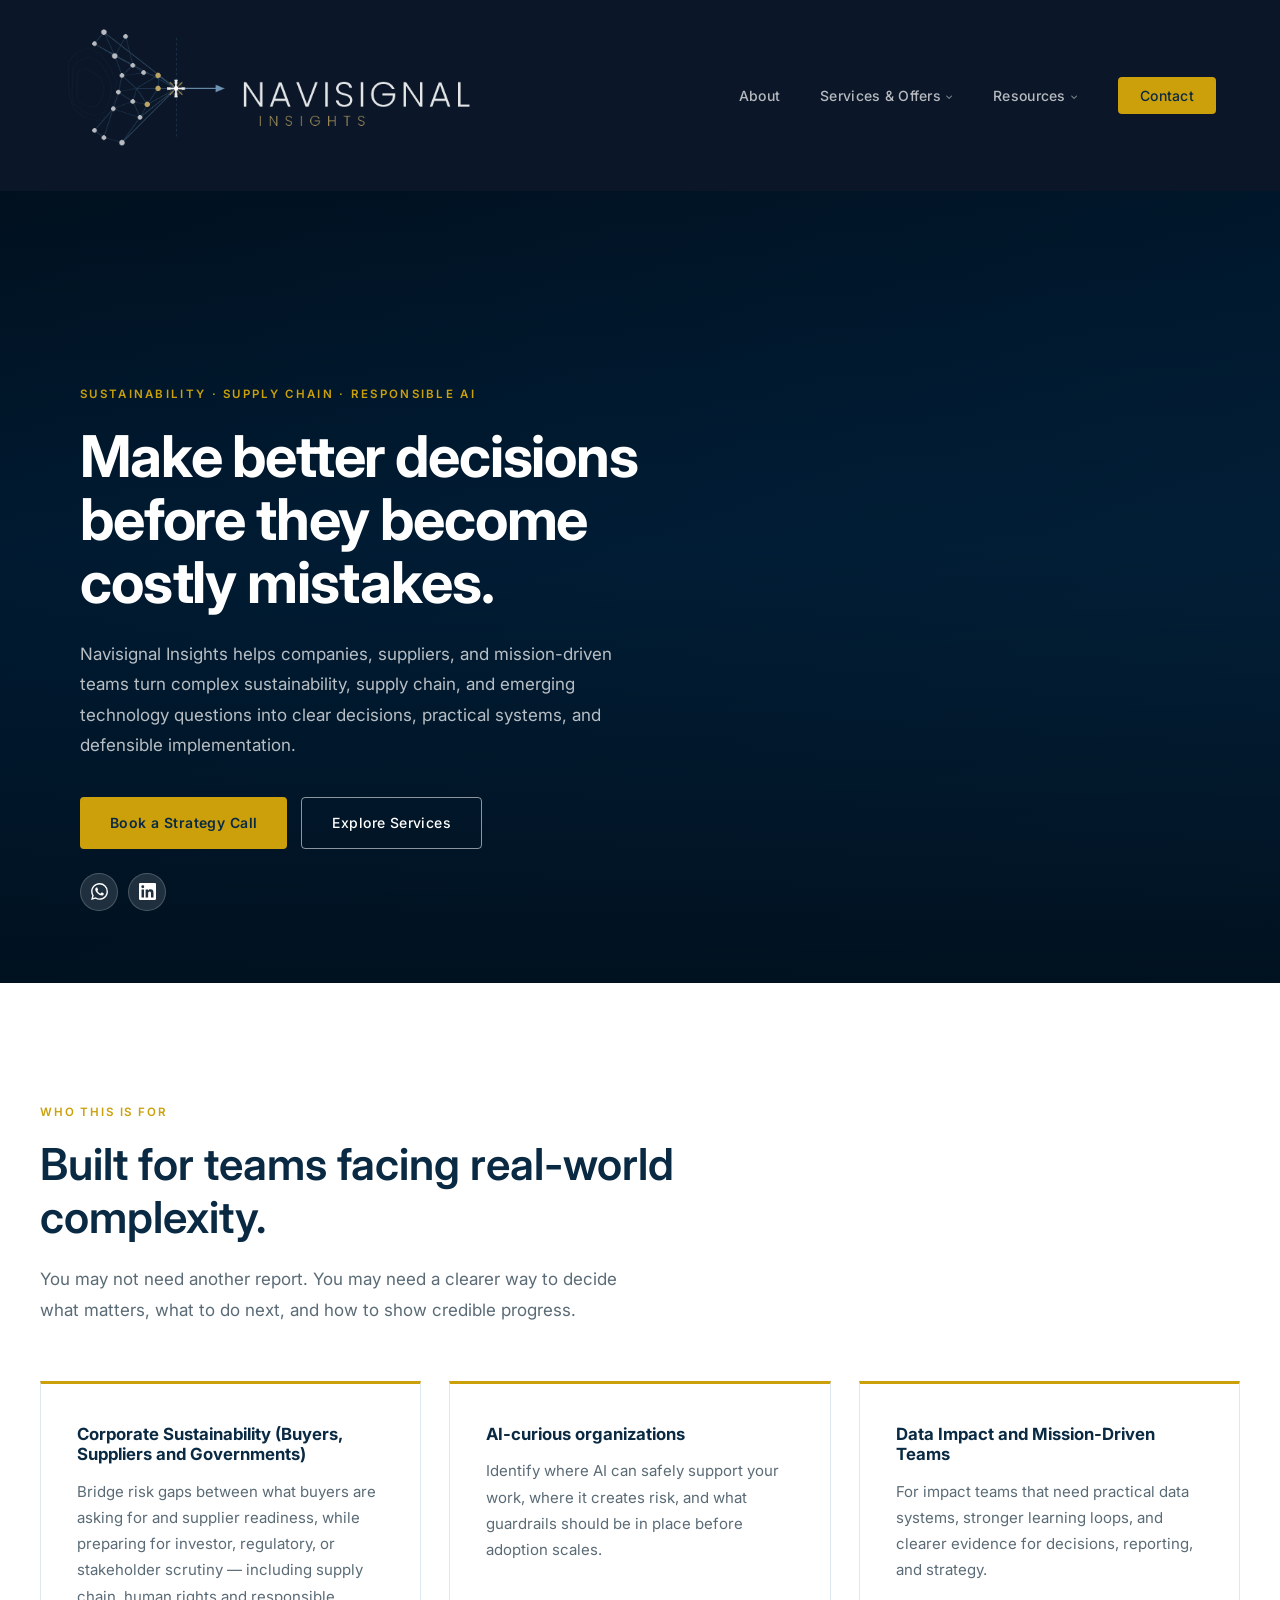
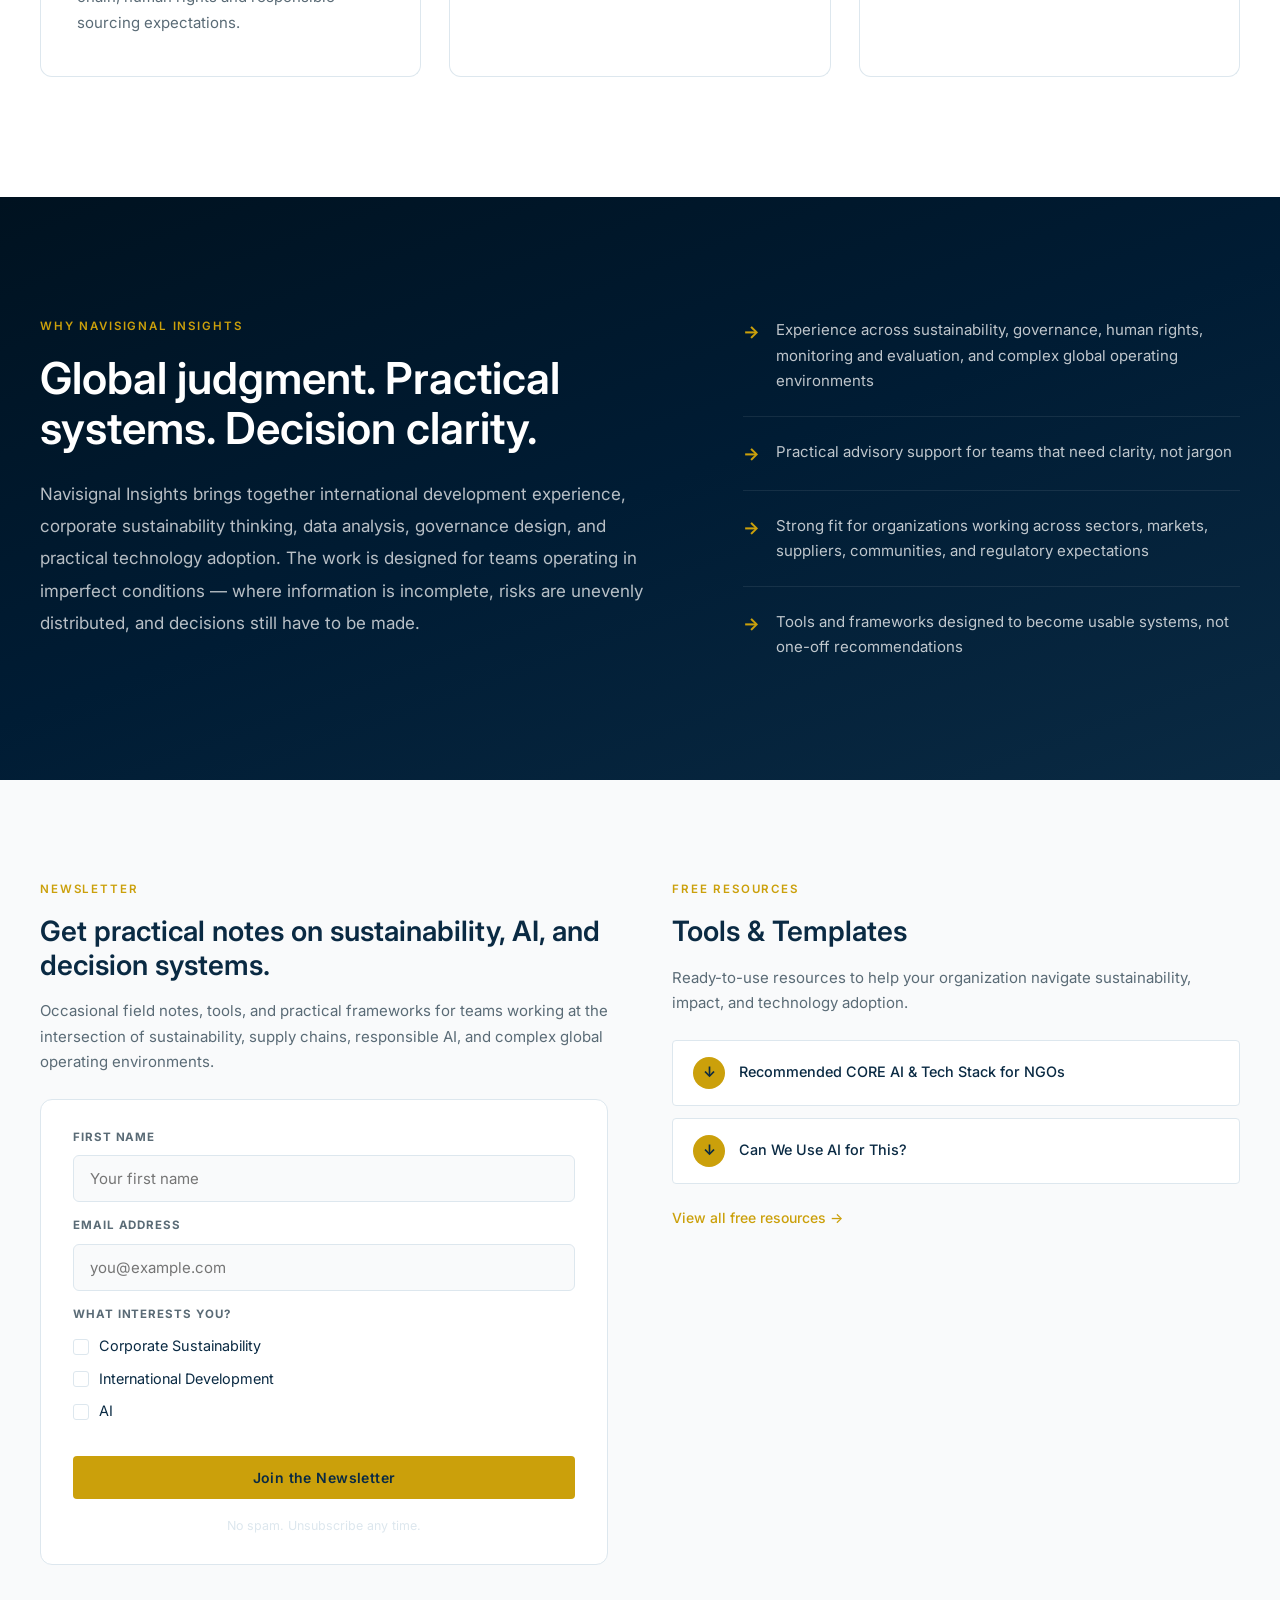
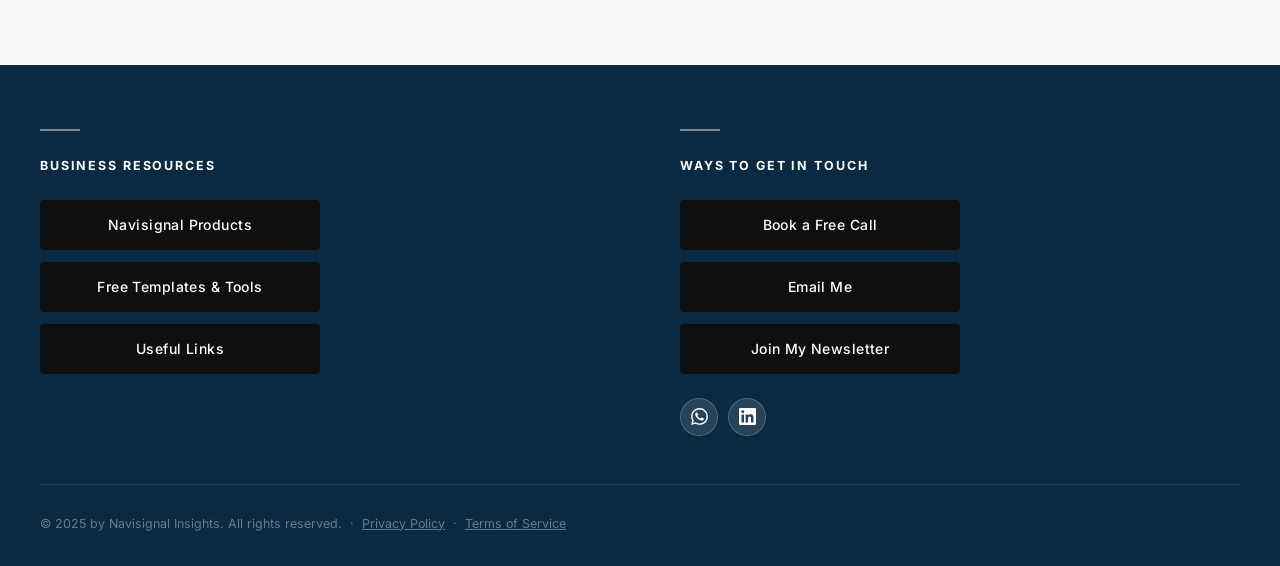
==== index.html @ ff11c5ec "Rename nav buttons: 'Business Tools & Courses' → 'Free Templates & Tools', 'Standards & Frameworks' " ====
<!DOCTYPE html>
<html lang="en">
<head>
  <meta charset="UTF-8">
  <link rel="icon" href="assets/navisignal-icon.png" type="image/png">
  <meta name="viewport" content="width=device-width, initial-scale=1.0">
  <title>Navisignal Insights | Sustainability, Supply Chain &amp; AI Advisory</title>
  <meta name="description" content="Navisignal Insights helps companies, suppliers, and mission-driven organizations make better sustainability, supply chain, and AI decisions before they become costly mistakes.">
  <link rel="preconnect" href="https://fonts.googleapis.com">
  <link rel="preconnect" href="https://fonts.gstatic.com" crossorigin>
  <link href="https://fonts.googleapis.com/css2?family=Inter:wght@300;400;500;600;700;800;900&family=Merriweather:ital,wght@0,300;0,400;0,700;1,300;1,400&display=swap" rel="stylesheet">
  <link rel="stylesheet" href="css/styles.css">
  <script src="https://f.convertkit.com/ckjs/ck.5.js"></script>
</head>
<body>

  <!-- Navigation -->
  <nav class="navbar" id="navbar">
    <div class="nav-inner">
      <a href="index.html" class="nav-logo">
      <img src="assets/navisignal_logo%20clear%20background.PNG" class="nav-logo-banner-img" alt="Navisignal Insights"> 
      </a>
      <ul class="nav-links">
        <li><a href="about.html">About</a></li>
        <li class="nav-item">
          <a href="services.html" class="dropdown-toggle" aria-expanded="false">Services &amp; Offers</a>
          <ul class="dropdown-menu">
            <li><a href="services.html#sustainability">Corporate Sustainability</a></li>
            <li><a href="services.html#development">Global Development</a></li>
            <li><a href="services.html#ai-adoption">AI Adoption</a></li>
          </ul>
        </li>
        <li class="nav-item">
          <a href="#" class="dropdown-toggle" aria-expanded="false">Resources</a>
          <ul class="dropdown-menu">
            <li><a href="portfolio.html">My Portfolio</a></li>
            <li><a href="useful-links.html">Useful Links</a></li>
            <li><a href="free-stuff.html">Free Templates &amp; Tools</a></li>
          </ul>
        </li>
        <li><a href="contact.html" class="nav-cta">Contact</a></li>
      </ul>
      <button class="nav-toggle" id="navToggle" aria-label="Toggle navigation">
        <span></span><span></span><span></span>
      </button>
    </div>
  </nav>

  <!-- Mobile Nav -->
  <div class="nav-overlay" id="navOverlay">
    <ul class="nav-links">
      <li><a href="about.html">About</a></li>
      <li class="nav-item">
          <a href="services.html" class="dropdown-toggle" aria-expanded="false">Services &amp; Offers</a>
          <ul class="dropdown-menu">
            <li><a href="services.html#sustainability">Corporate Sustainability</a></li>
            <li><a href="services.html#development">Global Development</a></li>
            <li><a href="services.html#ai-adoption">AI Adoption</a></li>
          </ul>
        </li>
      <li><a href="portfolio.html">My Portfolio</a></li>
      <li><a href="useful-links.html">Useful Links</a></li>
      <li><a href="free-stuff.html">Free Templates &amp; Tools</a></li>
      <li><a href="contact.html">Contact</a></li>
    </ul>
  </div>

  <!-- Hero -->
  <section class="hero-full">
    <div class="hero-video-bg">
      <video autoplay muted loop playsinline>
        <source src="assets/Light bulb and earth sustainability.mp4" type="video/mp4">
      </video>
    </div>
    <div class="hero-content-box">
      <div class="hero-eyebrow">Sustainability · Supply Chain · Responsible AI</div>
      <h1>Make better decisions before they become costly mistakes.</h1>
      <p>Navisignal Insights helps companies, suppliers, and mission-driven teams turn complex sustainability, supply chain, and emerging technology questions into clear decisions, practical systems, and defensible implementation.</p>
      <div class="hero-cta-group">
        <a href="https://meetings-na2.hubspot.com/joelle-petrus?uuid=69f3a4a6-a9e7-40e0-9b97-94e263d80967" target="_blank" rel="noopener" class="btn btn-primary">Book a Strategy Call</a>
        <a href="services.html" class="btn btn-outline-white">Explore Services</a>
      </div>
      <div class="hero-social">
        <a href="https://wa.me/12026742263" target="_blank" rel="noopener" class="social-icon-link" aria-label="WhatsApp">
          <svg viewBox="0 0 24 24" fill="currentColor" xmlns="http://www.w3.org/2000/svg"><path d="M17.472 14.382c-.297-.149-1.758-.867-2.03-.967-.273-.099-.471-.148-.67.15-.197.297-.767.966-.94 1.164-.173.199-.347.223-.644.075-.297-.15-1.255-.463-2.39-1.475-.883-.788-1.48-1.761-1.653-2.059-.173-.297-.018-.458.13-.606.134-.133.298-.347.446-.52.149-.174.198-.298.298-.497.099-.198.05-.371-.025-.52-.075-.149-.669-1.612-.916-2.207-.242-.579-.487-.5-.669-.51-.173-.008-.371-.01-.57-.01-.198 0-.52.074-.792.372-.272.297-1.04 1.016-1.04 2.479 0 1.462 1.065 2.875 1.213 3.074.149.198 2.096 3.2 5.077 4.487.709.306 1.262.489 1.694.625.712.227 1.36.195 1.871.118.571-.085 1.758-.719 2.006-1.413.248-.694.248-1.289.173-1.413-.074-.124-.272-.198-.57-.347m-5.421 7.403h-.004a9.87 9.87 0 01-5.031-1.378l-.361-.214-3.741.982.998-3.648-.235-.374a9.86 9.86 0 01-1.51-5.26c.001-5.45 4.436-9.884 9.888-9.884 2.64 0 5.122 1.03 6.988 2.898a9.825 9.825 0 012.893 6.994c-.003 5.45-4.437 9.884-9.885 9.884m8.413-18.297A11.815 11.815 0 0012.05 0C5.495 0 .16 5.335.157 11.892c0 2.096.547 4.142 1.588 5.945L.057 24l6.305-1.654a11.882 11.882 0 005.683 1.448h.005c6.554 0 11.890-5.335 11.893-11.893a11.821 11.821 0 00-3.48-8.413Z"/></svg>
        </a>
        <a href="https://www.linkedin.com/in/joellepetrus/" target="_blank" rel="noopener" class="social-icon-link" aria-label="LinkedIn">
          <svg viewBox="0 0 24 24" fill="currentColor" xmlns="http://www.w3.org/2000/svg"><path d="M20.447 20.452h-3.554v-5.569c0-1.328-.027-3.037-1.852-3.037-1.853 0-2.136 1.445-2.136 2.939v5.667H9.351V9h3.414v1.561h.046c.477-.9 1.637-1.85 3.37-1.85 3.601 0 4.267 2.37 4.267 5.455v6.286zM5.337 7.433a2.062 2.062 0 01-2.063-2.065 2.064 2.064 0 112.063 2.065zm1.782 13.019H3.555V9h3.564v11.452zM22.225 0H1.771C.792 0 0 .774 0 1.729v20.542C0 23.227.792 24 1.771 24h20.451C23.2 24 24 23.227 24 22.271V1.729C24 .774 23.2 0 22.222 0h.003z"/></svg>
        </a>
      </div>
    </div>
  </section>

  <!-- Who this is for -->

  <section class="audience-section">
    <div class="audience-inner">
      <div class="section-label">Who this is for</div>
      <h2 class="section-title">Built for teams facing real-world complexity.</h2>
      <p class="audience-intro">You may not need another report. You may need a clearer way to decide what matters, what to do next, and how to show credible progress.</p>
      <div class="audience-grid">
        <article class="audience-card">
          <h3>Corporate Sustainability (Buyers, Suppliers and Governments)</h3>
          <p>Bridge risk gaps between what buyers are asking for and supplier readiness, while preparing for investor, regulatory, or stakeholder scrutiny — including supply chain, human rights and responsible sourcing expectations.</p>
        </article>
        <article class="audience-card">
          <h3>AI-curious organizations</h3>
          <p>Identify where AI can safely support your work, where it creates risk, and what guardrails should be in place before adoption scales.</p>
        </article>
        <article class="audience-card">
          <h3>Data Impact and Mission-Driven Teams</h3>
          <p>For impact teams that need practical data systems, stronger learning loops, and clearer evidence for decisions, reporting, and strategy.</p>
        </article>
      </div>
    </div>
  </section>


  <!-- Why Navisignal Insights -->
  <section class="why-new-section">
    <div class="why-new-inner">
      <div>
        <div class="section-label">Why Navisignal Insights</div>
        <h2>Global judgment. Practical systems. Decision clarity.</h2>
        <p class="why-new-body">Navisignal Insights brings together international development experience, corporate sustainability thinking, data analysis, governance design, and practical technology adoption. The work is designed for teams operating in imperfect conditions — where information is incomplete, risks are unevenly distributed, and decisions still have to be made.</p>
      </div>
      <ul class="why-bullets">
        <li><span class="why-bullet-mark">→</span><span class="why-bullet-text">Experience across sustainability, governance, human rights, monitoring and evaluation, and complex global operating environments</span></li>
        <li><span class="why-bullet-mark">→</span><span class="why-bullet-text">Practical advisory support for teams that need clarity, not jargon</span></li>
        <li><span class="why-bullet-mark">→</span><span class="why-bullet-text">Strong fit for organizations working across sectors, markets, suppliers, communities, and regulatory expectations</span></li>
        <li><span class="why-bullet-mark">→</span><span class="why-bullet-text">Tools and frameworks designed to become usable systems, not one-off recommendations</span></li>
      </ul>
    </div>
  </section>

  <!-- Newsletter + Freebies -->
  <section class="newsletter-freebies-section" id="newsletter">
    <div class="newsletter-freebies-inner">

      <!-- Left: Newsletter signup -->
      <div class="newsletter-col">
        <div class="section-label">Newsletter</div>
        <h2>Get practical notes on sustainability, AI, and decision systems.</h2>
        <p>Occasional field notes, tools, and practical frameworks for teams working at the intersection of sustainability, supply chains, responsible AI, and complex global operating environments.</p>
        <form class="newsletter-form-wrap" action="https://app.kit.com/forms/9472170/subscriptions" method="post">
          <div class="form-group">
            <label for="nl-name">First name</label>
            <input type="text" id="nl-name" name="fields[first_name]" placeholder="Your first name" autocomplete="given-name">
          </div>
          <div class="form-group" style="margin-top:14px;">
            <label for="nl-email">Email address</label>
            <input type="email" id="nl-email" name="email_address" placeholder="you@example.com" autocomplete="email" required>
          </div>
          <fieldset class="form-tags">
            <legend>What interests you?</legend>
            <div class="form-tags-options">
              <label class="form-tag-option"><input type="checkbox" name="tags[]" value="15916330"> Corporate Sustainability</label>
              <label class="form-tag-option"><input type="checkbox" name="tags[]" value="19658098"> International Development</label>
              <label class="form-tag-option"><input type="checkbox" name="tags[]" value="19714377"> AI</label>
            </div>
          </fieldset>
          <button type="submit" class="btn btn-primary newsletter-submit">Join the Newsletter</button>
          <p class="form-note" style="margin-top:1rem;">No spam. Unsubscribe any time.</p>
        </form>
      </div>

      <!-- Right: Free resources -->
      <div class="freebies-col">
        <div class="section-label">Free Resources</div>
        <h2>Tools &amp; Templates</h2>
        <p>Ready-to-use resources to help your organization navigate sustainability, impact, and technology adoption.</p>
        <div class="freebies-list">
          <div class="freebie-item freebie-item--toggle" id="ngo-ai-toggle" role="button" tabindex="0" aria-expanded="false">
            <span class="freebie-icon" id="ngo-ai-icon">↓</span>
            <span>Recommended CORE AI &amp; Tech Stack for NGOs</span>
          </div>
          <div class="freebie-form-drop" id="ngo-ai-form">
            <form class="kit-resource-form" action="https://app.kit.com/forms/9474837/subscriptions" method="post">
              <input type="email" name="email_address" placeholder="Your email address" required>
              <button type="submit" class="btn btn-navy">Get My Download</button>
            </form>
          </div>
          <div class="freebie-item freebie-item--toggle" id="ai-freebie-toggle" role="button" tabindex="0" aria-expanded="false">
            <span class="freebie-icon" id="ai-freebie-icon">↓</span>
            <span>Can We Use AI for This?</span>
          </div>
          <div class="freebie-form-drop" id="ai-freebie-form">
            <form class="kit-resource-form" action="https://app.kit.com/forms/9474269/subscriptions" method="post">
              <input type="hidden" name="tags[]" value="19714394">
              <input type="email" name="email_address" placeholder="Your email address" required>
              <button type="submit" class="btn btn-navy">Get My Download</button>
            </form>
          </div>
        </div>
        <a href="free-stuff.html" class="freebies-more">View all free resources →</a>
      </div>

    </div>
  </section>

  <!-- Footer -->
  <footer class="footer">
    <div class="footer-inner">
      <div class="footer-top-grid">
        <div>
          <div class="footer-rule"></div>
          <div class="footer-col-heading">Business Resources</div>
          <div class="footer-btn-list">
            <a href="https://navisignal.app" target="_blank" rel="noopener" class="btn btn-dark">Navisignal Products</a>
            <a href="free-stuff.html"    class="btn btn-dark">Free Templates &amp; Tools</a>
            <a href="useful-links.html"  class="btn btn-dark">Useful Links</a>
          </div>
        </div>
        <div>
          <div class="footer-rule"></div>
          <div class="footer-col-heading">Ways to Get in Touch</div>
          <div class="footer-btn-list">
            <a href="https://meetings-na2.hubspot.com/joelle-petrus?uuid=69f3a4a6-a9e7-40e0-9b97-94e263d80967" target="_blank" rel="noopener" class="btn btn-dark">Book a Free Call</a>
            <a href="mailto:hello@navisignal.app" class="btn btn-dark">Email Me</a>
            <a href="free-stuff.html#newsletter" class="btn btn-dark">Join My Newsletter</a>
          </div>
          <div class="footer-social-row">
            <a href="https://wa.me/12026742263" target="_blank" rel="noopener" class="social-icon-link" aria-label="WhatsApp">
              <svg viewBox="0 0 24 24" fill="currentColor"><path d="M17.472 14.382c-.297-.149-1.758-.867-2.03-.967-.273-.099-.471-.148-.67.15-.197.297-.767.966-.94 1.164-.173.199-.347.223-.644.075-.297-.15-1.255-.463-2.39-1.475-.883-.788-1.48-1.761-1.653-2.059-.173-.297-.018-.458.13-.606.134-.133.298-.347.446-.52.149-.174.198-.298.298-.497.099-.198.05-.371-.025-.52-.075-.149-.669-1.612-.916-2.207-.242-.579-.487-.5-.669-.51-.173-.008-.371-.01-.57-.01-.198 0-.52.074-.792.372-.272.297-1.04 1.016-1.04 2.479 0 1.462 1.065 2.875 1.213 3.074.149.198 2.096 3.2 5.077 4.487.709.306 1.262.489 1.694.625.712.227 1.36.195 1.871.118.571-.085 1.758-.719 2.006-1.413.248-.694.248-1.289.173-1.413-.074-.124-.272-.198-.57-.347m-5.421 7.403h-.004a9.87 9.87 0 01-5.031-1.378l-.361-.214-3.741.982.998-3.648-.235-.374a9.86 9.86 0 01-1.51-5.26c.001-5.45 4.436-9.884 9.888-9.884 2.64 0 5.122 1.03 6.988 2.898a9.825 9.825 0 012.893 6.994c-.003 5.45-4.437 9.884-9.885 9.884m8.413-18.297A11.815 11.815 0 0012.05 0C5.495 0 .16 5.335.157 11.892c0 2.096.547 4.142 1.588 5.945L.057 24l6.305-1.654a11.882 11.882 0 005.683 1.448h.005c6.554 0 11.890-5.335 11.893-11.893a11.821 11.821 0 00-3.48-8.413Z"/></svg>
            </a>
            <a href="https://www.linkedin.com/in/joellepetrus/" target="_blank" rel="noopener" class="social-icon-link" aria-label="LinkedIn">
              <svg viewBox="0 0 24 24" fill="currentColor"><path d="M20.447 20.452h-3.554v-5.569c0-1.328-.027-3.037-1.852-3.037-1.853 0-2.136 1.445-2.136 2.939v5.667H9.351V9h3.414v1.561h.046c.477-.9 1.637-1.85 3.37-1.85 3.601 0 4.267 2.37 4.267 5.455v6.286zM5.337 7.433a2.062 2.062 0 01-2.063-2.065 2.064 2.064 0 112.063 2.065zm1.782 13.019H3.555V9h3.564v11.452zM22.225 0H1.771C.792 0 0 .774 0 1.729v20.542C0 23.227.792 24 1.771 24h20.451C23.2 24 24 23.227 24 22.271V1.729C24 .774 23.2 0 22.222 0h.003z"/></svg>
            </a>
          </div>
        </div>
      </div>
      <p class="footer-copy">© 2025 by Navisignal Insights. All rights reserved. &nbsp;·&nbsp; <a href="privacy.html" style="color:inherit;text-decoration:underline;">Privacy Policy</a> &nbsp;·&nbsp; <a href="terms.html" style="color:inherit;text-decoration:underline;">Terms of Service</a></p>
    </div>
  </footer>

  <script src="js/main.js"></script>
  <script>
    (function() {
      // NGO AI tech stack toggle
      var ngoToggle = document.getElementById('ngo-ai-toggle');
      var ngoDrop   = document.getElementById('ngo-ai-form');
      var ngoIcon   = document.getElementById('ngo-ai-icon');
      if (ngoToggle && ngoDrop) {
        function openNgo() { ngoDrop.classList.add('open'); ngoToggle.setAttribute('aria-expanded','true'); ngoIcon.textContent='×'; ngoDrop.querySelector('input[type="email"]').focus(); }
        function closeNgo(){ ngoDrop.classList.remove('open'); ngoToggle.setAttribute('aria-expanded','false'); ngoIcon.textContent='↓'; }
        ngoToggle.addEventListener('click', function(){ ngoDrop.classList.contains('open') ? closeNgo() : openNgo(); });
        ngoToggle.addEventListener('keydown', function(e){ if(e.key==='Enter'||e.key===' '){ e.preventDefault(); ngoToggle.click(); } });
      }
    })();
    (function() {
      var toggle = document.getElementById('ai-freebie-toggle');
      var drop = document.getElementById('ai-freebie-form');
      var icon = document.getElementById('ai-freebie-icon');
      if (!toggle || !drop) return;
      function openDrop() {
        drop.classList.add('open');
        toggle.setAttribute('aria-expanded', 'true');
        icon.textContent = '×';
        drop.querySelector('input[type="email"]').focus();
      }
      function closeDrop() {
        drop.classList.remove('open');
        toggle.setAttribute('aria-expanded', 'false');
        icon.textContent = '↓';
      }
      toggle.addEventListener('click', function() {
        drop.classList.contains('open') ? closeDrop() : openDrop();
      });
      toggle.addEventListener('keydown', function(e) {
        if (e.key === 'Enter' || e.key === ' ') { e.preventDefault(); toggle.click(); }
      });
    })();
  </script>

  <!-- "Can We Use AI for This?" lead magnet popup -->
  <div class="lm-overlay" id="lmOverlay" role="dialog" aria-modal="true" aria-labelledby="lmTitle">
    <div class="lm-card">
      <button class="lm-close" id="lmClose" aria-label="Close">&times;</button>
      <div class="lm-label">Free Download</div>
      <h3 class="lm-title" id="lmTitle">Can We Use AI for This?</h3>
      <p class="lm-desc">A practical decision guide for teams thinking about AI adoption — clear questions, real answers, no hype. Get yours free.</p>
      <form class="lm-form" id="lmForm" action="https://app.kit.com/forms/9474269/subscriptions" method="post">
        <input type="hidden" name="tags[]" value="19714394">
        <input type="email" name="email_address" placeholder="Your email address" required autocomplete="email">
        <button type="submit" class="btn btn-primary">Get My Free Guide</button>
      </form>
      <p class="lm-note">No spam. Unsubscribe any time.</p>
    </div>
  </div>

  <script>
    (function() {
      var overlay = document.getElementById('lmOverlay');
      var closeBtn = document.getElementById('lmClose');
      var form = document.getElementById('lmForm');
      if (!overlay) return;

      function openPopup() {
        overlay.classList.add('open');
        document.body.style.overflow = 'hidden';
      }
      function closePopup() {
        overlay.classList.remove('open');
        document.body.style.overflow = '';
      }

      // Show once per session after 5 seconds
      if (!sessionStorage.getItem('lmShown')) {
        setTimeout(function() {
          openPopup();
          sessionStorage.setItem('lmShown', '1');
        }, 5000);
      }

      if (closeBtn) closeBtn.addEventListener('click', closePopup);
      overlay.addEventListener('click', function(e) {
        if (e.target === overlay) closePopup();
      });
      document.addEventListener('keydown', function(e) {
        if (e.key === 'Escape') closePopup();
      });

      if (form) {
        form.addEventListener('submit', async function(e) {
          e.preventDefault();
          var btn = form.querySelector('button[type="submit"]');
          if (btn) { btn.disabled = true; btn.textContent = 'Sending…'; }
          try {
            var res = await fetch(form.action, {
              method: 'POST',
              body: new FormData(form),
              headers: { Accept: 'application/json' }
            });
            if (res.ok) {
              var card = overlay.querySelector('.lm-card');
              card.innerHTML = '<div class="lm-success"><p>You\'re in!</p><p class="lm-desc">Check your email for the download. Thank you!</p></div>';
              setTimeout(closePopup, 2500);
            } else { throw new Error(); }
          } catch {
            if (btn) { btn.disabled = false; btn.textContent = 'Get My Free Guide'; }
            alert('Something went wrong — please try again.');
          }
        });
      }
    })();
  </script>
</body>
</html>
---- css/styles.css ----
/* ==============================================
   Navisignal Insights — Main Stylesheet
   ============================================== */

@import url('https://fonts.googleapis.com/css2?family=Inter:wght@300;400;500;600;700;800;900&family=Merriweather:ital,wght@0,300;0,400;0,700;1,300;1,400&display=swap');

:root {
  --navy:       #0A2A43;   /* Primary Navy */
  --midnight:   #001C34;   /* Darker Navy — gradients, dividers */
  --teal:       #CBA00B;   /* Repurposed → Star Gold (links, interactive) */
  --teal-light: #E5BA20;   /* Gold hover state */
  --gold:       #CBA00B;   /* Star Gold — focal points, CTAs */
  --gold-light: #E5BA20;   /* Lighter gold */
  --steel:      #5A6B76;   /* Steel Grey — secondary text, diagram lines */
  --mist:       #DDE7EE;   /* Mist Blue — chart highlights, subtle bg */
  --bg:         #F9FAFB;   /* Off-white — primary light bg */
  --bg-white:   #FFFFFF;
  --text:       #0A2A43;   /* Navy */
  --text-muted: #5A6B76;   /* Steel Grey */
  --text-light: #DDE7EE;   /* Mist Blue */
  --border:     #DDE7EE;   /* Mist Blue */
  --shadow:     0 2px 20px rgba(10,42,67,0.08);
  --shadow-lg:  0 8px 40px rgba(10,42,67,0.12);
  --radius:     4px;
  --radius-lg:  12px;
  --transition: 0.25s ease;
  --max-width:  1200px;
}

*, *::before, *::after { margin: 0; padding: 0; box-sizing: border-box; }
html { scroll-behavior: smooth; }

body {
  font-family: 'Inter', sans-serif;
  font-size: 16px;
  line-height: 1.7;
  color: var(--text);
  background: var(--bg-white);
  -webkit-font-smoothing: antialiased;
}

h1, h2, h3, h4, h5 {
  font-family: 'Inter', sans-serif;
  line-height: 1.2;
  color: var(--navy);
}
h1 { font-size: clamp(2.5rem, 5vw, 4rem); font-weight: 700; letter-spacing: -0.01em; }
h2 { font-size: clamp(2rem, 4vw, 3rem);   font-weight: 600; }
h3 { font-size: clamp(1.3rem, 2vw, 1.75rem); font-weight: 600; }
h4 { font-size: 1.1rem; font-weight: 600; }

blockquote, .pullout {
  font-family: 'Merriweather', Georgia, serif;
  font-weight: 300;
  font-style: italic;
  line-height: 1.8;
}

p { margin-bottom: 1.25rem; color: var(--text-muted); }
p:last-child { margin-bottom: 0; }
a { color: var(--teal); text-decoration: none; transition: color var(--transition); }
a:hover { color: var(--teal-light); }

.container { max-width: var(--max-width); margin: 0 auto; padding: 0 24px; }
.section    { padding: 96px 24px; }
.section-light { background: var(--bg); }

.section-label {
  font-family: 'Inter', sans-serif;
  font-size: 0.72rem;
  font-weight: 600;
  letter-spacing: 0.16em;
  text-transform: uppercase;
  color: var(--gold);
  margin-bottom: 1rem;
}
.section-title    { margin-bottom: 1.25rem; }
.section-subtitle { font-size: 1.0625rem; max-width: 580px; margin-bottom: 3rem; }

.divider { width: 48px; height: 3px; background: var(--gold); margin: 1.5rem 0; }

/* ── Buttons ─────────────────────────────────── */
.btn {
  display: inline-flex;
  align-items: center;
  gap: 0.5rem;
  padding: 13px 30px;
  border-radius: var(--radius);
  font-family: 'Inter', sans-serif;
  font-size: 0.875rem;
  font-weight: 500;
  letter-spacing: 0.03em;
  text-decoration: none;
  transition: all var(--transition);
  cursor: pointer;
  border: none;
}
.btn-primary  { background: var(--gold); color: var(--navy); font-weight: 600; }
.btn-primary:hover { background: var(--gold-light); color: var(--navy); transform: translateY(-1px); box-shadow: 0 4px 16px rgba(203,160,11,0.35); }
.btn-outline  { background: transparent; color: var(--navy); border: 1.5px solid var(--navy); }
.btn-outline:hover { background: var(--navy); color: white; }
.btn-outline-white { background: transparent; color: white; border: 1.5px solid rgba(255,255,255,0.55); }
.btn-outline-white:hover { background: var(--gold); color: var(--navy); border-color: var(--gold); }

/* ── Navigation ──────────────────────────────── */
.navbar {
  position: sticky; top: 0; left: 0; right: 0; z-index: 1000;
  background: #0B1728;
  border-bottom: none;
  transition: all var(--transition);
}
.navbar.scrolled { box-shadow: 0 2px 24px rgba(0,0,0,0.35); }

.nav-inner {
  max-width: var(--max-width); margin: 0 auto; padding: 16px 24px;
  display: flex; align-items: center; justify-content: space-between;
}

.nav-logo {
  display: flex; align-items: center; gap: 10px;
  font-family: 'Inter', sans-serif;
  font-size: 0.95rem; font-weight: 700;
  letter-spacing: 0.08em; text-transform: uppercase;
  text-decoration: none;
}
.nav-logo-mark { width: 30px; height: 30px; flex-shrink: 0; }
.nav-logo-banner-img { width: 44vw; height: auto; display: block; max-width: 640px; mix-blend-mode: screen; }
.nav-logo-wordmark { display: flex; flex-direction: column; line-height: 1.1; }
.nav-logo-wordmark strong { font-size: 0.95rem; font-weight: 700; letter-spacing: 0.1em; color: white; }
.nav-logo-wordmark span { font-size: 0.6rem; font-weight: 500; letter-spacing: 0.18em; color: var(--gold); }
.nav-logo:hover .nav-logo-wordmark strong { color: var(--gold); }

.nav-links { display: flex; align-items: center; gap: 2.5rem; list-style: none; }
.nav-links a { font-size: 0.875rem; font-weight: 500; color: rgba(255,255,255,0.7); letter-spacing: 0.02em; }
.nav-links a:hover, .nav-links a.active { color: var(--gold); }
.nav-cta { background: var(--gold); color: var(--navy) !important; padding: 10px 22px; border-radius: var(--radius); font-weight: 600; }
.nav-cta:hover { background: var(--gold-light) !important; color: var(--navy) !important; }

.nav-toggle {
  display: none; flex-direction: column; gap: 5px;
  background: none; border: none; cursor: pointer; padding: 4px;
}
.nav-toggle span { display: block; width: 24px; height: 2px; background: white; transition: all var(--transition); }
.nav-toggle.open span:nth-child(1) { transform: rotate(45deg) translate(5px, 5px); }
.nav-toggle.open span:nth-child(2) { opacity: 0; }
.nav-toggle.open span:nth-child(3) { transform: rotate(-45deg) translate(5px, -5px); }

.nav-overlay {
  display: none; position: fixed; top: 0; left: 0; right: 0; bottom: 0;
  background: var(--navy); z-index: 999; padding: 80px 24px 32px; overflow-y: auto;
}
.nav-overlay.open { display: block; }
.nav-overlay .nav-links { display: flex; flex-direction: column; align-items: start; gap: 0; }
.nav-overlay .nav-links li { width: 100%; border-bottom: 1px solid rgba(255,255,255,0.1); }
.nav-overlay .nav-links a { display: block; padding: 18px 0; font-size: 1.1rem; color: rgba(255,255,255,0.8); }
.nav-overlay .nav-links a:hover { color: var(--gold); }
.nav-overlay .nav-cta { margin-top: 24px; display: inline-flex; }

/* ── Hero ────────────────────────────────────── */
.hero {
  padding: 160px 24px 100px; background: var(--bg);
  position: relative; overflow: hidden;
}
.hero::before {
  content: ''; position: absolute; top: -80px; right: -150px;
  width: 650px; height: 650px;
  background: radial-gradient(circle, rgba(42,63,89,0.07) 0%, transparent 70%);
  pointer-events: none;
}
.hero-inner {
  max-width: var(--max-width); margin: 0 auto;
  display: grid; grid-template-columns: 1fr 1fr; gap: 64px; align-items: center;
}
.hero-label { font-size: 0.72rem; font-weight: 600; letter-spacing: 0.16em; text-transform: uppercase; color: var(--teal); margin-bottom: 1.5rem; }
.hero h1 { margin-bottom: 1.5rem; }
.hero h1 em { font-style: italic; color: var(--teal); }
.hero-desc { font-size: 1.0625rem; line-height: 1.8; margin-bottom: 2.5rem; max-width: 500px; }
.hero-actions { display: flex; gap: 1rem; flex-wrap: wrap; }

.hero-card {
  background: white; border-radius: var(--radius-lg); padding: 40px;
  box-shadow: var(--shadow-lg); max-width: 360px; width: 100%;
}
.hero-card-label { font-size: 0.68rem; font-weight: 700; letter-spacing: 0.15em; text-transform: uppercase; color: var(--text-muted); margin-bottom: 1.5rem; }
.hero-stat { display: flex; align-items: baseline; gap: 10px; margin-bottom: 20px; padding-bottom: 20px; border-bottom: 1px solid var(--border); }
.hero-stat:last-child { border-bottom: none; margin-bottom: 0; padding-bottom: 0; }
.hero-stat-num { font-family: 'Space Grotesk', sans-serif; font-size: 3rem; font-weight: 500; color: var(--navy); line-height: 1; }
.hero-stat-num sup { font-size: 1.2rem; }
.hero-stat-text { font-size: 0.85rem; color: var(--text-muted); line-height: 1.4; }

/* ── Stats Bar ───────────────────────────────── */
.stats-bar { background: var(--navy); padding: 48px 24px; }
.stats-inner {
  max-width: var(--max-width); margin: 0 auto;
  display: grid; grid-template-columns: repeat(4,1fr); gap: 32px; text-align: center;
}
.stat-num { font-family: 'Space Grotesk', sans-serif; font-size: 3.25rem; font-weight: 500; color: var(--gold); line-height: 1; margin-bottom: 0.5rem; }
.stat-label { font-size: 0.8rem; color: rgba(255,255,255,0.6); letter-spacing: 0.05em; }

/* ── Service Cards ───────────────────────────── */
.services-grid { display: grid; grid-template-columns: repeat(3,1fr); gap: 24px; margin-top: 3rem; }
.service-card {
  background: white; border-radius: var(--radius-lg); padding: 36px;
  border: 1px solid var(--border); transition: all var(--transition);
}
.service-card:hover { border-color: var(--teal); box-shadow: var(--shadow-lg); transform: translateY(-4px); }
.service-icon {
  width: 50px; height: 50px; border-radius: 10px;
  background: rgba(42,63,89,0.1); display: flex; align-items: center; justify-content: center;
  margin-bottom: 1.5rem; font-size: 1.4rem;
}
.service-card h3 { font-size: 1.2rem; margin-bottom: 0.75rem; }
.service-card p { font-size: 0.9rem; margin-bottom: 1.25rem; }
.service-link { font-size: 0.85rem; font-weight: 500; color: var(--teal); display: inline-flex; align-items: center; gap: 4px; }
.service-link::after { content: '→'; transition: transform var(--transition); }
.service-card:hover .service-link::after { transform: translateX(4px); }

/* ── About (home section) ────────────────────── */
.about-grid { display: grid; grid-template-columns: 1fr 1fr; gap: 80px; align-items: center; }
.about-image { border-radius: var(--radius-lg); overflow: hidden; }
.about-image-placeholder {
  width: 100%; aspect-ratio: 4/5;
  background: linear-gradient(135deg, #0A1C2E 0%, #2A3F59 100%);
  display: flex; flex-direction: column; align-items: center; justify-content: center;
  color: white; border-radius: var(--radius-lg);
}
.about-image-placeholder .initials { font-family: 'Space Grotesk', sans-serif; font-size: 5rem; font-weight: 300; opacity: 0.9; margin-bottom: 0.75rem; }
.about-image-placeholder .name { font-size: 0.85rem; letter-spacing: 0.1em; text-transform: uppercase; opacity: 0.65; }

.credentials { display: grid; grid-template-columns: 1fr 1fr; gap: 12px; margin: 2rem 0; }
.credential-item { background: var(--bg-white); border: 1px solid var(--border); border-radius: 8px; padding: 16px; }
.credential-item strong { display: block; font-size: 0.72rem; font-weight: 700; letter-spacing: 0.1em; text-transform: uppercase; color: var(--teal); margin-bottom: 4px; }
.credential-item span { font-size: 0.85rem; color: var(--text-muted); }

/* ── Navisignal ──────────────────────────────── */
.navisignal {
  background: linear-gradient(135deg, #0A1C2E 0%, #2A3F59 100%);
  padding: 96px 24px; color: white; position: relative; overflow: hidden;
}
.navisignal::before {
  content: ''; position: absolute; top: -50%; right: -10%;
  width: 600px; height: 600px; border-radius: 50%;
  background: rgba(255,255,255,0.03); pointer-events: none;
}
.navisignal-inner { max-width: var(--max-width); margin: 0 auto; display: grid; grid-template-columns: 1fr 1fr; gap: 80px; align-items: center; }
.navisignal .section-label { color: var(--gold-light); }
.navisignal h2 { color: white; }
.navisignal > .navisignal-inner > div > p { color: rgba(255,255,255,0.75); }
.navisignal-tagline { font-family: 'Space Grotesk', sans-serif; font-size: 1.5rem; font-weight: 300; font-style: italic; color: rgba(255,255,255,0.65); border-left: 2px solid var(--gold); padding-left: 1.5rem; margin: 1.75rem 0; }
.navisignal-desc { color: rgba(255,255,255,0.75) !important; }
.navisignal-tools { display: grid; gap: 16px; }
.navisignal-tool { background: rgba(255,255,255,0.07); border: 1px solid rgba(255,255,255,0.12); border-radius: 10px; padding: 22px; transition: all var(--transition); }
.navisignal-tool:hover { background: rgba(255,255,255,0.12); border-color: rgba(255,255,255,0.25); }
.navisignal-tool h4 { color: white; font-family: 'Inter', sans-serif; font-size: 0.95rem; margin-bottom: 6px; }
.navisignal-tool p { font-size: 0.85rem; margin-bottom: 0; color: rgba(255,255,255,0.6); }

/* ── Partners ────────────────────────────────── */
.partners-grid { display: flex; flex-wrap: wrap; gap: 10px; margin-top: 2rem; }
.partner-tag { background: white; border: 1px solid var(--border); border-radius: 6px; padding: 7px 14px; font-size: 0.8rem; font-weight: 500; color: var(--text-muted); }

/* ── CTA Section ─────────────────────────────── */
.cta-section { background: var(--bg); padding: 96px 24px; text-align: center; }
.cta-inner { max-width: 660px; margin: 0 auto; }
.cta-inner h2 { margin-bottom: 1rem; }
.cta-inner p { margin-bottom: 2.5rem; font-size: 1.0625rem; }
.cta-actions { display: flex; gap: 1rem; justify-content: center; flex-wrap: wrap; }

/* ── Footer ──────────────────────────────────── */
.footer { background: var(--navy); color: white; padding: 64px 24px 32px; }
.footer-inner { max-width: var(--max-width); margin: 0 auto; }
.footer-top { display: grid; grid-template-columns: 2fr 1fr 1fr; gap: 64px; padding-bottom: 48px; border-bottom: 1px solid rgba(255,255,255,0.1); margin-bottom: 32px; }
.footer-brand .nav-logo { color: white; display: block; margin-bottom: 1rem; font-size: 1.3rem; }
.footer-brand .nav-logo span { color: var(--gold); }
.footer-brand p { font-size: 0.875rem; color: rgba(255,255,255,0.5); max-width: 300px; margin-bottom: 1.5rem; }
.footer-col h5 { font-family: 'Inter', sans-serif; font-size: 0.72rem; font-weight: 700; letter-spacing: 0.12em; text-transform: uppercase; color: rgba(255,255,255,0.35); margin-bottom: 1.25rem; }
.footer-col ul { list-style: none; }
.footer-col ul li { margin-bottom: 0.75rem; }
.footer-col ul li a { font-size: 0.875rem; color: rgba(255,255,255,0.6); }
.footer-col ul li a:hover { color: white; }
.footer-bottom { display: flex; justify-content: space-between; align-items: center; flex-wrap: wrap; gap: 1rem; }
.footer-bottom p { font-size: 0.78rem; color: rgba(255,255,255,0.3); margin-bottom: 0; }

.social-links { display: flex; gap: 10px; }
.social-link {
  width: 36px; height: 36px; border-radius: 50%;
  background: rgba(255,255,255,0.08); display: flex; align-items: center; justify-content: center;
  color: rgba(255,255,255,0.6); font-size: 0.8rem; font-weight: 700;
  transition: all var(--transition);
}
.social-link:hover { background: var(--teal); color: white; }

/* ── Page Hero (inner pages) ─────────────────── */
.page-hero { padding: 140px 24px 80px; background: var(--bg); text-align: center; }
.page-hero-inner { max-width: 680px; margin: 0 auto; }
.page-hero h1 { margin-bottom: 1rem; }
.page-hero p { font-size: 1.0625rem; max-width: 540px; margin: 0 auto; color: var(--text-muted); }
.about-hero { background: linear-gradient(rgba(255,255,255,0.82), rgba(255,255,255,0.82)), url('../assets/FUTURI~1.PNG') center/cover no-repeat; }

/* ── About Page ──────────────────────────────── */
.about-page-grid { display: grid; grid-template-columns: 280px 1fr; gap: 72px; align-items: start; }
.about-sidebar { position: sticky; top: 100px; }

.profile-card { background: white; border: 1px solid var(--border); border-radius: var(--radius-lg); overflow: hidden; }
.profile-img { width: 100%; aspect-ratio: 1; background: linear-gradient(135deg, #0A1C2E 0%, #2A3F59 100%); display: flex; align-items: center; justify-content: center; }
.profile-img .initials { font-family: 'Space Grotesk', sans-serif; font-size: 4rem; font-weight: 300; color: rgba(255,255,255,0.9); }
.profile-info { padding: 24px; }
.profile-info h3 { font-size: 1.15rem; margin-bottom: 4px; }
.profile-info .title { font-size: 0.82rem; color: var(--teal); font-weight: 500; margin-bottom: 14px; }
.profile-tags { display: flex; flex-wrap: wrap; gap: 6px; margin-bottom: 16px; }
.tag { background: var(--bg); border: 1px solid var(--border); border-radius: 4px; padding: 4px 10px; font-size: 0.72rem; color: var(--text-muted); }

.about-main p { font-size: 1rem; line-height: 1.85; color: var(--text-muted); }

.credential-list { list-style: none; margin: 0; }
.credential-list li { padding: 14px 0; border-bottom: 1px solid var(--border); display: flex; gap: 14px; align-items: flex-start; }
.credential-list li:last-child { border-bottom: none; }
.cred-icon { width: 40px; height: 40px; border-radius: 8px; background: rgba(10,42,67,0.06); display: flex; align-items: center; justify-content: center; flex-shrink: 0; color: var(--navy); }
.cred-text { font-size: 0.9rem; color: var(--text-muted); }
.cred-text strong { display: block; color: var(--text); font-weight: 600; font-size: 0.9rem; margin-bottom: 2px; }

.languages-grid { display: grid; grid-template-columns: repeat(2,1fr); gap: 12px; margin: 1.5rem 0; }
.lang-item { background: var(--bg); border-radius: 8px; padding: 14px 16px; }
.lang-item strong { display: block; font-size: 0.875rem; color: var(--text); margin-bottom: 3px; }
.lang-item span { font-size: 0.8rem; color: var(--text-muted); }

.skills-grid { display: grid; grid-template-columns: repeat(2,1fr); gap: 12px; margin-top: 1.5rem; }
.skill-card { background: var(--bg); border: 1px solid var(--border); border-radius: 8px; padding: 20px; }
.skill-card h4 { font-size: 0.9rem; margin-bottom: 6px; }
.skill-card p { font-size: 0.82rem; margin-bottom: 0; }

/* ── Services Page ───────────────────────────── */
.services-detail-grid { display: grid; grid-template-columns: repeat(2,1fr); gap: 24px; margin-top: 3rem; }
.service-detail-card { background: white; border: 1px solid var(--border); border-radius: var(--radius-lg); padding: 40px; transition: all var(--transition); }
.service-detail-card:hover { border-color: var(--teal); box-shadow: var(--shadow); }
.service-detail-card .service-icon { width: 54px; height: 54px; font-size: 1.6rem; margin-bottom: 1.5rem; }
.service-detail-card h3 { font-size: 1.35rem; margin-bottom: 1rem; }
.service-detail-card p { font-size: 0.925rem; }

.service-bullets { list-style: none; margin-top: 1.25rem; }
.service-bullets li { padding: 5px 0 5px 1.25rem; font-size: 0.875rem; color: var(--text-muted); position: relative; }
.service-bullets li::before { content: '—'; position: absolute; left: 0; color: var(--teal); font-size: 0.7rem; top: 8px; }

/* ── Process Steps ───────────────────────────── */
.process-steps { display: grid; grid-template-columns: repeat(4,1fr); gap: 32px; margin-top: 3rem; }
.step-num { font-family: 'Space Grotesk', sans-serif; font-size: 3.5rem; font-weight: 300; color: rgba(42,63,89,0.15); line-height: 1; margin-bottom: 0.5rem; }
.process-step h4 { font-size: 1rem; margin-bottom: 0.5rem; color: var(--navy); }
.process-step p { font-size: 0.875rem; }

/* ── Contact Page ────────────────────────────── */
.contact-grid { display: grid; grid-template-columns: 1fr 1.6fr; gap: 80px; align-items: start; }
.contact-info p { font-size: 0.9375rem; margin-bottom: 1.25rem; }
.contact-detail { display: flex; align-items: flex-start; gap: 14px; margin-bottom: 1.5rem; }
.contact-detail-icon { width: 40px; height: 40px; border-radius: 8px; background: rgba(42,63,89,0.1); display: flex; align-items: center; justify-content: center; font-size: 1rem; flex-shrink: 0; }
.contact-detail-text strong { display: block; font-size: 0.82rem; font-weight: 700; letter-spacing: 0.06em; text-transform: uppercase; color: var(--text-muted); margin-bottom: 4px; }
.contact-detail-text span { font-size: 0.875rem; color: var(--text-muted); }

.contact-form { background: white; border: 1px solid var(--border); border-radius: var(--radius-lg); padding: 48px; }
.contact-form h3 { margin-bottom: 1.5rem; }
.form-group { margin-bottom: 22px; }
.form-group label { display: block; font-size: 0.72rem; font-weight: 700; letter-spacing: 0.08em; text-transform: uppercase; color: var(--text-muted); margin-bottom: 8px; }
.form-group input,
.form-group select,
.form-group textarea {
  width: 100%; padding: 13px 16px;
  border: 1.5px solid var(--border); border-radius: 6px;
  font-family: 'Inter', sans-serif; font-size: 0.9375rem;
  color: var(--text); background: var(--bg);
  transition: border-color var(--transition); outline: none;
  appearance: none;
}
.form-group input:focus,
.form-group select:focus,
.form-group textarea:focus { border-color: var(--teal); background: white; }
.form-group textarea { min-height: 140px; resize: vertical; }
.form-row { display: grid; grid-template-columns: 1fr 1fr; gap: 16px; }
.form-note { font-size: 0.78rem; color: var(--text-light); margin-top: 0.75rem; text-align: center; }

/* ── Responsive ──────────────────────────────── */
@media (max-width: 1024px) {
  .hero-inner { grid-template-columns: 1fr; }
  .hero-card  { display: none; }
  .about-grid { grid-template-columns: 1fr; gap: 48px; }
  .about-image-placeholder { aspect-ratio: 16/9; max-height: 280px; }
  .services-grid { grid-template-columns: repeat(2,1fr); }
  .navisignal-inner { grid-template-columns: 1fr; gap: 48px; }
  .footer-top { grid-template-columns: 1fr 1fr; gap: 40px; }
  .about-page-grid { grid-template-columns: 1fr; }
  .about-sidebar { position: static; }
  .services-detail-grid { grid-template-columns: 1fr; }
  .contact-grid { grid-template-columns: 1fr; gap: 48px; }
  .stats-inner { grid-template-columns: repeat(2,1fr); }
  .process-steps { grid-template-columns: repeat(2,1fr); }
}

@media (max-width: 768px) {
  .section { padding: 64px 24px; }
  .nav-links  { display: none; }
  .nav-toggle { display: flex; }
  .services-grid { grid-template-columns: 1fr; }
  .footer-top { grid-template-columns: 1fr; gap: 32px; }
  .footer-bottom { flex-direction: column; align-items: flex-start; }
  .credentials { grid-template-columns: 1fr; }
  .form-row { grid-template-columns: 1fr; }
  .languages-grid { grid-template-columns: 1fr; }
  .skills-grid { grid-template-columns: 1fr; }
  .contact-form { padding: 28px 20px; }
  .stats-inner { grid-template-columns: 1fr 1fr; gap: 20px; }
  .hero { padding: 130px 24px 72px; }
  .page-hero { padding: 120px 24px 64px; }
  .hero-content-box { padding: 48px 24px 56px; }
  .hero-content-box h1 { font-size: 2rem; }
  .hero-info-box { max-width: 100%; padding: 28px 24px; }
  .why-section { grid-template-columns: 1fr; }
  .why-content { padding: 56px 24px; }
  .why-buttons { max-width: 100%; }
  .lead-magnet-form { flex-direction: column; }
  .lead-magnet-form input { border-right: 1.5px solid rgba(255,255,255,0.15); border-bottom: none; border-radius: var(--radius) var(--radius) 0 0; }
  .lead-magnet-form .btn { border-radius: 0 0 var(--radius) var(--radius); }
  .footer-top-grid { grid-template-columns: 1fr; gap: 40px; }
}

/* ── Button additions ─────────────────────────── */
.btn-dark { background: #0f0f0f; color: white; }
.btn-dark:hover { background: #2a2a2a; color: white; transform: translateY(-1px); }
.btn-sm { padding: 10px 20px; font-size: 0.82rem; }

/* ── Dropdown Nav ────────────────────────────── */
.nav-item { position: relative; }
.dropdown-toggle { display: flex; align-items: center; gap: 4px; cursor: pointer; }
.dropdown-toggle::after { content: '⌄'; font-size: 0.65rem; opacity: 0.7; }
.dropdown-menu {
  position: absolute; top: calc(100% + 8px); left: 50%;
  transform: translateX(-50%);
  background: white; border: 1px solid var(--border);
  border-radius: 8px; box-shadow: var(--shadow-lg);
  min-width: 180px; padding: 8px 0;
  opacity: 0; pointer-events: none;
  transition: opacity 0.2s ease; z-index: 200;
  list-style: none;
}
.nav-item:hover .dropdown-menu,
.nav-item.dropdown-open .dropdown-menu { opacity: 1; pointer-events: all; }
.dropdown-menu li { list-style: none; }
.dropdown-menu a {
  display: block; padding: 10px 20px;
  font-size: 0.875rem; color: var(--text); white-space: nowrap;
}
.dropdown-menu a:hover { color: var(--teal); background: var(--bg); }
.nav-overlay .dropdown-menu {
  position: static; opacity: 1; pointer-events: all;
  box-shadow: none; border: none; padding: 0;
  background: transparent; transform: none;
}
.nav-overlay .dropdown-menu a { padding: 14px 0 14px 20px; font-size: 1rem; color: rgba(255,255,255,0.6); border-bottom: 1px solid rgba(255,255,255,0.08); }
.nav-overlay .dropdown-menu a:hover { color: var(--gold); }

/* ── Hero Full (index page) ──────────────────── */
.hero-full {
  position: relative;
  width: 100%;
  min-height: 88vh;
  background: linear-gradient(160deg, #00101E 0%, #001C34 45%, #0A2A43 100%);
  display: flex;
  align-items: flex-end;
  overflow: hidden;
}

/* Video background — drop src into the <video> tag when ready */
.hero-video-bg {
  position: absolute;
  inset: 0;
  z-index: 0;
}
.hero-video-bg video {
  width: 100%; height: 100%;
  object-fit: cover; display: block; opacity: 0.38;
}
.hero-video-bg::after {
  content: ''; position: absolute; inset: 0;
  background: linear-gradient(
    to top,
    rgba(0,16,30,0.96) 0%,
    rgba(0,28,52,0.55) 55%,
    rgba(0,16,30,0.35) 100%
  );
}

.hero-content-box {
  position: relative; z-index: 1;
  padding: 80px 80px 72px;
  max-width: 760px;
  background: none;
  width: auto;
}
.hero-content-box h1 {
  font-family: 'Inter', sans-serif;
  font-size: clamp(2.25rem, 4.5vw, 3.75rem);
  font-weight: 700;
  color: white;
  text-transform: none;
  letter-spacing: -0.02em;
  line-height: 1.1;
  margin: 1rem 0 1.5rem;
}
.hero-content-box > p {
  color: rgba(255,255,255,0.72);
  font-size: 1.0625rem;
  line-height: 1.8;
  max-width: 580px;
  margin-bottom: 2.25rem;
}

/* ── Hero logo banner (legacy, kept for other uses) */
.hero-logo-banner {
  display: flex; justify-content: center; align-items: center;
  padding: 100px 24px 0; flex: 1;
}
.hero-logo-img { width: 100%; max-width: 600px; height: auto; display: block; }

.hero-info-box {
  background: rgba(28,28,28,0.92);
  padding: 40px 44px; max-width: 520px; align-self: flex-start;
}
.hero-info-box h2 {
  font-family: 'Inter', sans-serif;
  font-size: clamp(1.4rem, 2.8vw, 2.1rem);
  font-weight: 800; color: white;
  letter-spacing: 0.07em; line-height: 1.15; margin-bottom: 1.25rem;
}
.hero-eyebrow {
  font-size: 0.72rem; font-weight: 600;
  letter-spacing: 0.2em; text-transform: uppercase;
  color: var(--gold); margin-bottom: 1.25rem;
}
.hero-info-box p { color: rgba(255,255,255,0.82); margin-bottom: 1.5rem; font-size: 0.9375rem; line-height: 1.7; }
.hero-cta-group { display: flex; gap: 14px; flex-wrap: wrap; margin-bottom: 1.5rem; }
.hero-microcopy { font-size: 0.8rem; color: rgba(255,255,255,0.45); line-height: 1.6; margin-bottom: 0; }
.hero-social { display: flex; gap: 10px; margin-top: 1.5rem; align-items: center; }
.social-icon-link {
  display: flex; align-items: center; justify-content: center;
  width: 38px; height: 38px; border-radius: 50%;
  background: rgba(255,255,255,0.12); border: 1px solid rgba(255,255,255,0.2);
  color: white; transition: all var(--transition); text-decoration: none;
}
.social-icon-link:hover { background: white; color: var(--navy); border-color: white; }
.social-icon-link svg { width: 17px; height: 17px; }

/* ── Why Section ─────────────────────────────── */
.why-section { display: grid; grid-template-columns: 1fr 1fr; }
.why-content {
  padding: 80px 72px;
  display: flex; flex-direction: column; justify-content: center;
  background: var(--bg);
}
.why-rule { width: 40px; height: 2px; background: var(--navy); margin-bottom: 1.75rem; }
.why-content h2 {
  font-family: 'Inter', sans-serif; font-weight: 800;
  font-size: clamp(1.6rem, 3vw, 2.25rem);
  text-transform: uppercase; letter-spacing: 0.06em; margin-bottom: 1.5rem;
}
.star-list { list-style: none; margin: 0; }
.star-list li { padding: 7px 0; font-size: 0.9375rem; color: var(--text-muted); display: flex; gap: 10px; align-items: flex-start; }
.star-list li .star { flex-shrink: 0; font-size: 0.95rem; margin-top: 2px; }
.why-buttons { display: flex; flex-direction: column; gap: 12px; margin-top: 2.25rem; max-width: 290px; }
.why-buttons .btn { justify-content: center; }
.why-image {
  min-height: 500px; overflow: hidden; position: relative;
  background: linear-gradient(135deg, #c8d8e4 0%, #a0b8c8 100%);
}
.why-image img { width: 100%; height: 100%; object-fit: cover; display: block; }

/* ── Lead Magnet ─────────────────────────────── */
.lead-magnet { background: var(--navy); padding: 96px 24px; text-align: center; }
.lead-magnet-inner { max-width: 620px; margin: 0 auto; }
.lead-magnet h2 { color: white; margin-bottom: 1rem; }
.lead-magnet .section-label { color: var(--gold-light); }
.lead-magnet p { color: rgba(255,255,255,0.7); margin-bottom: 2.5rem; font-size: 1.0625rem; }
.lead-magnet-form {
  display: flex; gap: 0; max-width: 480px;
  margin: 0 auto; border-radius: var(--radius); overflow: hidden;
}
.lead-magnet-form input {
  flex: 1; padding: 15px 20px; border: none;
  font-family: 'Inter', sans-serif; font-size: 0.9375rem;
  background: rgba(255,255,255,0.12); color: white; outline: none;
  border: 1.5px solid rgba(255,255,255,0.15); border-right: none;
  border-radius: var(--radius) 0 0 var(--radius);
  transition: border-color var(--transition);
}
.lead-magnet-form input::placeholder { color: rgba(255,255,255,0.4); }
.lead-magnet-form input:focus { border-color: var(--gold); }
.lead-magnet-form .btn { border-radius: 0 var(--radius) var(--radius) 0; white-space: nowrap; }
.lead-magnet-note { font-size: 0.78rem; color: rgba(255,255,255,0.35); margin-top: 1rem; }

/* ── Footer (site-specific) ──────────────────── */
.footer-top-grid {
  display: grid; grid-template-columns: 1fr 1fr;
  gap: 80px; padding-bottom: 48px;
  border-bottom: 1px solid rgba(255,255,255,0.1); margin-bottom: 28px;
}
.footer-rule { width: 40px; height: 2px; background: rgba(255,255,255,0.45); margin-bottom: 1.5rem; }
.footer-col-heading {
  font-family: 'Inter', sans-serif; font-size: 0.78rem;
  font-weight: 700; letter-spacing: 0.15em; text-transform: uppercase;
  color: white; margin-bottom: 1.5rem;
}
.footer-btn-list { display: flex; flex-direction: column; gap: 12px; }
.footer-btn-list .btn { max-width: 280px; justify-content: center; }
.footer-social-row { display: flex; gap: 10px; margin-top: 1.5rem; }
.footer-copy { font-size: 0.78rem; color: rgba(255,255,255,0.38); margin-bottom: 0; }

/* ── Useful Links Page ───────────────────────── */
.links-page { padding: 48px 24px 96px; }
.links-inner { max-width: 900px; margin: 0 auto; }
.links-category { margin-bottom: 3.75rem; }
.links-category-title {
  font-size: 1.4rem; color: var(--navy);
  margin-bottom: 1.5rem; padding-bottom: 12px;
  border-bottom: 2px solid var(--teal);
}
.links-grid { display: grid; gap: 10px; }
.link-card {
  display: flex; align-items: center; gap: 14px;
  padding: 14px 18px; background: white;
  border: 1px solid var(--border); border-radius: 8px;
  color: var(--text); text-decoration: none;
  transition: all var(--transition); font-size: 0.9rem; font-family: 'Inter', sans-serif;
}
.link-card:hover { border-color: var(--teal); color: var(--teal); transform: translateX(4px); box-shadow: var(--shadow); }
.link-card::before { content: '→'; color: var(--teal); flex-shrink: 0; font-size: 0.85rem; }

/* ── Contact Page ────────────────────────────── */
.contact-cta-stack { display: flex; flex-direction: column; gap: 14px; max-width: 320px; }
.contact-cta-stack .btn { justify-content: center; text-align: center; }

/* ── About page stats bar ────────────────────── */
.about-stats { display: flex; gap: 48px; flex-wrap: wrap; margin: 2.5rem 0; }
.about-stat-num { font-family: 'Space Grotesk', sans-serif; font-size: 2.75rem; font-weight: 500; color: var(--teal); line-height: 1; }
.about-stat-label { font-size: 0.82rem; color: var(--text-muted); margin-top: 4px; max-width: 140px; line-height: 1.4; }

/* ── Free Stuff page ─────────────────────────── */
.free-stuff-hero {
  background: var(--navy); padding: 160px 24px 96px;
  text-align: center; position: relative; overflow: hidden;
}
.free-stuff-hero::before {
  content: ''; position: absolute; top: -100px; left: 50%; transform: translateX(-50%);
  width: 600px; height: 600px; border-radius: 50%;
  background: rgba(200,148,58,0.07); pointer-events: none;
}
.free-stuff-hero h1 { color: white; margin-bottom: 1rem; }
.free-stuff-hero p { color: rgba(255,255,255,0.7); font-size: 1.0625rem; max-width: 540px; margin: 0 auto 2.5rem; }
.free-stuff-form-wrap { max-width: 520px; margin: 0 auto; text-align: left; }
.free-stuff-form-wrap .form-group label { color: rgba(255,255,255,0.55); }
.free-stuff-form-wrap input {
  width: 100%; padding: 14px 18px; border-radius: var(--radius);
  border: 1.5px solid rgba(255,255,255,0.2);
  background: rgba(255,255,255,0.1); color: white;
  font-family: 'Inter', sans-serif; font-size: 0.9375rem;
  outline: none; margin-bottom: 12px; transition: border-color var(--transition);
}
.free-stuff-form-wrap input::placeholder { color: rgba(255,255,255,0.35); }
.free-stuff-form-wrap input:focus { border-color: var(--gold); }

@media (max-width: 1024px) {
  .why-section { grid-template-columns: 1fr; }
  .why-content { padding: 64px 24px; }
  .why-image { min-height: 320px; }
  .footer-top-grid { grid-template-columns: 1fr 1fr; gap: 40px; }
}

/* ══════════════════════════════════════════════
   NEW HOMEPAGE SECTIONS
   ══════════════════════════════════════════════ */

/* ── Who this is for ─────────────────────────── */
.audience-section { padding: 120px 24px; background: var(--bg-white); }
.audience-inner { max-width: var(--max-width); margin: 0 auto; }
.audience-inner .section-title { font-size: clamp(1.75rem, 3.5vw, 2.75rem); max-width: 700px; }
.audience-intro { max-width: 620px; margin-bottom: 3.5rem; font-size: 1.0625rem; line-height: 1.8; }
.audience-grid { display: grid; grid-template-columns: repeat(3,1fr); gap: 28px; }
.audience-card {
  background: white;
  border: 1px solid var(--border);
  border-top: 3px solid var(--gold);
  border-radius: 0 0 var(--radius-lg) var(--radius-lg);
  padding: 40px 36px;
  transition: box-shadow var(--transition), transform var(--transition);
}
.audience-card:hover { box-shadow: var(--shadow-lg); transform: translateY(-4px); }
.audience-card h3 { font-size: 1.05rem; font-weight: 700; margin-bottom: 0.875rem; color: var(--navy); }
.audience-card p { font-size: 0.9375rem; margin-bottom: 0; line-height: 1.75; }

/* ── What we help with ───────────────────────── */
.help-section { padding: 100px 24px; background: var(--bg); }
.help-inner { max-width: var(--max-width); margin: 0 auto; }
.help-grid { display: grid; grid-template-columns: repeat(4,1fr); gap: 20px; margin-top: 3rem; }
.help-card {
  background: white; border: 1px solid var(--border);
  border-radius: var(--radius-lg); padding: 28px 24px;
  transition: border-color var(--transition), box-shadow var(--transition);
}
.help-card:hover { border-color: var(--gold); box-shadow: var(--shadow); }
.help-card-icon { font-size: 1.5rem; margin-bottom: 1rem; display: block; }
.help-card h3 { font-size: 1rem; margin-bottom: 0.6rem; color: var(--navy); }
.help-card p { font-size: 0.875rem; margin-bottom: 0; line-height: 1.65; }

/* ── Why Navisignal Insights (homepage) ──────── */
.why-new-section {
  background: linear-gradient(160deg, #001220 0%, #001C34 50%, #0A2A43 100%);
  padding: 120px 24px; color: white;
}
.why-new-inner {
  max-width: var(--max-width); margin: 0 auto;
  display: grid; grid-template-columns: 1.1fr 0.9fr; gap: 96px; align-items: start;
}
.why-new-section .section-label { color: var(--gold); }
.why-new-section h2 { color: white; margin-bottom: 1.5rem; font-size: clamp(1.75rem, 3.5vw, 2.75rem); line-height: 1.15; }
.why-new-body { color: rgba(255,255,255,0.72); font-size: 1.0625rem; line-height: 1.9; margin-bottom: 0; }
.why-bullets { list-style: none; display: flex; flex-direction: column; gap: 22px; }
.why-bullets li {
  display: flex; gap: 16px; align-items: flex-start;
  padding-bottom: 22px; border-bottom: 1px solid rgba(255,255,255,0.08);
}
.why-bullets li:last-child { border-bottom: none; padding-bottom: 0; }
.why-bullet-mark { color: var(--gold); font-weight: 700; flex-shrink: 0; line-height: 1.65; font-size: 1.1rem; }
.why-bullet-text { font-size: 0.9375rem; color: rgba(255,255,255,0.75); line-height: 1.7; }

/* ── Newsletter ──────────────────────────────── */
.newsletter-section { padding: 100px 24px; background: var(--bg-white); }
.newsletter-inner { max-width: 580px; margin: 0 auto; text-align: center; }
.newsletter-inner h2 { margin-bottom: 1rem; }
.newsletter-inner > p { margin-bottom: 2.5rem; font-size: 1rem; }
.newsletter-form-wrap {
  background: white; border: 1px solid var(--border);
  border-radius: var(--radius-lg); padding: 36px 40px; text-align: left;
}
.newsletter-row { display: grid; grid-template-columns: 1fr 1fr; gap: 16px; margin-bottom: 16px; }
.newsletter-form-wrap .form-group { margin-bottom: 0; }
.newsletter-submit { width: 100%; justify-content: center; margin-top: 16px; }

/* ── Newsletter + Freebies (two-column) ──────── */
.newsletter-freebies-section { padding: 100px 24px; background: var(--bg); }
.newsletter-freebies-inner {
  max-width: var(--max-width); margin: 0 auto;
  display: grid; grid-template-columns: 1fr 1fr; gap: 64px; align-items: start;
}
.newsletter-col h2,
.freebies-col h2 { font-size: clamp(1.3rem, 2.5vw, 1.75rem); margin-bottom: 1rem; }
.newsletter-col > p,
.freebies-col > p { font-size: 0.9375rem; margin-bottom: 1.5rem; }
.newsletter-form-wrap { background: white; border: 1px solid var(--border); border-radius: var(--radius-lg); padding: 28px 32px; }
.newsletter-form-wrap .form-group { margin-bottom: 0; }
.newsletter-submit { width: 100%; justify-content: center; }
.freebies-list { display: flex; flex-direction: column; gap: 12px; margin-bottom: 1.25rem; }
.freebie-item {
  display: flex; align-items: center; gap: 14px;
  background: white; border: 1px solid var(--border);
  border-radius: var(--radius); padding: 16px 20px;
  font-size: 0.9rem; color: var(--text); font-weight: 500;
  text-decoration: none; transition: all var(--transition);
}
.freebie-item:hover { border-color: var(--gold); box-shadow: var(--shadow); color: var(--navy); }
.freebie-icon {
  width: 32px; height: 32px; border-radius: 50%;
  background: var(--gold); color: var(--navy);
  display: flex; align-items: center; justify-content: center;
  font-weight: 700; font-size: 0.9rem; flex-shrink: 0;
}
.freebies-more { font-size: 0.875rem; font-weight: 500; color: var(--teal); }
.freebies-more:hover { color: var(--teal-light); }

/* ── Homepage CTA (kept for reference) ──────── */
.home-cta-section { background: var(--navy); padding: 100px 24px; text-align: center; }
.home-cta-inner { max-width: 600px; margin: 0 auto; }
.home-cta-section h2 { color: white; margin-bottom: 1rem; }
.home-cta-section p { color: rgba(255,255,255,0.72); margin-bottom: 2.5rem; font-size: 1.0625rem; }
.home-cta-actions { display: flex; gap: 16px; justify-content: center; flex-wrap: wrap; align-items: center; }
.home-cta-link {
  color: rgba(255,255,255,0.65); font-size: 0.875rem; font-weight: 500;
  text-decoration: underline; text-underline-offset: 3px;
  transition: color var(--transition);
}
.home-cta-link:hover { color: white; }

/* ══════════════════════════════════════════════
   SERVICES PAGE
   ══════════════════════════════════════════════ */

/* ── Services page hero ──────────────────────── */
.services-page-hero { padding: 120px 24px 64px; background: var(--midnight); background-image: radial-gradient(rgba(255,255,255,0.045) 1px, transparent 1px); background-size: 28px 28px; text-align: center; position: relative; overflow: hidden; }
.services-page-hero::before { content: ''; position: absolute; top: -110px; right: -110px; width: 440px; height: 440px; border-radius: 50%; border: 1px solid rgba(203,160,11,0.2); pointer-events: none; }
.services-page-hero::after { content: ''; position: absolute; bottom: -70px; left: -70px; width: 300px; height: 300px; border-radius: 50%; border: 1px solid rgba(203,160,11,0.11); pointer-events: none; }
.services-page-hero-inner { max-width: 720px; margin: 0 auto; position: relative; z-index: 1; }
.services-page-hero h1 { font-size: clamp(1.9rem, 4vw, 2.9rem); margin-bottom: 0; color: #ffffff; }


/* ── Buyer Filter ────────────────────────────── */
.buyer-select-section { padding: 56px 24px 40px; background: var(--bg); border-bottom: 1px solid var(--border); text-align: center; }
.buyer-select-inner { max-width: 1000px; margin: 0 auto; }
.buyer-select-heading { font-size: clamp(1.5rem, 3vw, 2.1rem); font-weight: 800; color: var(--navy); margin-bottom: 0.5rem; }
.buyer-select-sub { color: var(--text-muted); font-size: 0.9375rem; margin-bottom: 2rem; }
.buyer-cards { display: grid; grid-template-columns: repeat(5,1fr); gap: 10px; margin-bottom: 1.25rem; }
.buyer-card { background: var(--bg-white); border: 1.5px solid var(--border); border-radius: var(--radius-lg); padding: 16px 10px 14px; cursor: pointer; transition: border-color var(--transition), box-shadow var(--transition), transform var(--transition), opacity var(--transition); text-align: center; }
.buyer-card:hover { border-color: var(--gold); box-shadow: var(--shadow); transform: translateY(-2px); }
.buyer-card.active { border-color: var(--gold); box-shadow: 0 4px 20px rgba(203,160,11,0.18); }
.buyer-card.dimmed { opacity: 0.3; transform: none; pointer-events: none; }
.buyer-card-icon { width: 38px; height: 38px; border-radius: 8px; background: rgba(10,42,67,0.06); display: flex; align-items: center; justify-content: center; margin: 0 auto 10px; color: var(--navy); }
.buyer-card-label { font-weight: 700; font-size: 0.825rem; color: var(--navy); margin-bottom: 4px; }
.buyer-card-desc { font-size: 0.72rem; color: var(--text-muted); line-height: 1.4; }
.buyer-reset { display: none; align-items: center; gap: 6px; font-size: 0.8125rem; font-weight: 600; color: var(--navy); cursor: pointer; background: var(--bg-white); border: 1.5px solid var(--border); border-radius: 20px; padding: 6px 14px; transition: border-color var(--transition), color var(--transition); }
.buyer-reset.visible { display: inline-flex; }
.buyer-reset:hover { border-color: var(--navy); }
.buyer-stay-cta { display: none; max-width: 560px; margin: 1.5rem auto 0; background: var(--bg-white); border: 1.5px solid var(--border); border-radius: var(--radius-lg); padding: 28px 32px; text-align: left; }
.buyer-stay-cta.visible { display: block; }
.buyer-stay-cta p { margin: 0 0 14px; font-weight: 600; color: var(--navy); }
.buyer-stay-cta-links { display: flex; gap: 12px; flex-wrap: wrap; }
@media (max-width: 900px) { .buyer-cards { grid-template-columns: repeat(2,1fr); } .buyer-card:last-child { grid-column: 1 / -1; } }
@media (max-width: 480px) { .buyer-cards { grid-template-columns: 1fr; } .buyer-card:last-child { grid-column: auto; } }

/* pillar card audience states */
.pillar-card.highlighted { border-color: var(--gold) !important; box-shadow: 0 4px 20px rgba(203,160,11,0.13); }
.pillar-card.dimmed { opacity: 0.2; pointer-events: none; }
.card-badge { display: none; font-size: 0.7rem; font-weight: 700; text-transform: uppercase; letter-spacing: 0.06em; color: var(--gold); background: rgba(203,160,11,0.1); border-radius: 20px; padding: 3px 10px; margin-bottom: 10px; }
.pillar-card.highlighted .card-badge { display: inline-block; }

/* ── Service Pillars ─────────────────────────── */
.pillar-section { padding: 96px 24px; background: var(--bg-white); }
.pillar-section.alt { background: var(--bg); }
.pillar-inner { max-width: var(--max-width); margin: 0 auto; }
.pillar-header { display: flex; align-items: flex-start; justify-content: space-between; gap: 1.5rem; cursor: pointer; user-select: none; }
.pillar-header:hover .pillar-header-text h2 { color: var(--gold); }
.pillar-header-text { flex: 1; }
.pillar-header-text h2 { font-size: clamp(1.4rem, 2.8vw, 2rem); margin-bottom: 0; transition: color 0.2s; }
.pillar-chevron { flex-shrink: 0; margin-top: 6px; color: var(--text-muted); transition: transform 0.3s ease; }
.pillar-section.expanded .pillar-chevron { transform: rotate(180deg); }
.pillar-cards-wrap { max-height: 0; overflow: hidden; transition: max-height 0.45s ease; }
.pillar-section.expanded .pillar-cards-wrap { max-height: 4000px; }
.pillar-cards-wrap > .pillar-cards { padding-top: 2.5rem; }
.coming-soon-card { max-width: 520px; margin: 2.5rem auto 0; background: var(--bg-white); border: 1px solid var(--border); border-radius: var(--radius-lg); padding: 2rem 2.5rem; text-align: center; }
.coming-soon-card p { color: var(--text-muted); font-size: 0.9375rem; margin-bottom: 1.5rem; }
.pillar-cards { display: grid; grid-template-columns: repeat(2,1fr); gap: 24px; }
.pillar-card {
  background: white; border: 1px solid var(--border);
  border-radius: var(--radius-lg); padding: 36px;
  transition: border-color var(--transition), box-shadow var(--transition), opacity 0.3s ease;
  display: flex; flex-direction: column;
}
.pillar-card:hover { border-color: var(--gold); box-shadow: var(--shadow-lg); }
.pillar-card h3 { font-size: 1.1rem; margin-bottom: 0.875rem; color: var(--navy); }
.pillar-card-body { font-size: 0.9375rem; color: var(--text-muted); margin-bottom: 0; flex-grow: 1; }
.pillar-meta {
  margin-top: 1.5rem; padding-top: 1.25rem;
  border-top: 1px solid var(--border);
  display: flex; flex-direction: column; gap: 12px;
}
.pillar-meta-label {
  font-size: 0.68rem; font-weight: 700; letter-spacing: 0.12em;
  text-transform: uppercase; color: var(--gold); margin-bottom: 3px;
}
.pillar-meta-text { font-size: 0.85rem; color: var(--text-muted); line-height: 1.6; margin-bottom: 0; }
.pillar-meta-text ul { margin: 0; padding-left: 1.1rem; }
.pillar-meta-text li { margin-bottom: 0.2rem; }
.pillar-meta-text li:last-child { margin-bottom: 0; }

/* ── Services CTA ────────────────────────────── */
.services-cta-section { background: var(--navy); border-top: 2px solid rgba(203,160,11,0.35); padding: 96px 24px; text-align: center; }
.services-cta-inner { max-width: 600px; margin: 0 auto; }
.services-cta-section h2 { margin-bottom: 1rem; color: #ffffff; }
.services-cta-section > div > p { font-size: 1.0625rem; margin-bottom: 2.5rem; color: rgba(255,255,255,0.75); }
.services-cta-actions { display: flex; gap: 1rem; justify-content: center; flex-wrap: wrap; }

/* ── Kit Newsletter Tag Checkboxes ───────────── */
.form-tags { border: none; padding: 0; margin: 14px 0 16px; min-width: 0; }
.form-tags legend {
  font-size: 0.72rem;
  font-weight: 700;
  letter-spacing: 0.08em;
  text-transform: uppercase;
  color: var(--text-muted);
  margin-bottom: 10px;
  padding: 0;
}
.form-tags-options { display: flex; flex-direction: column; gap: 8px; }
.form-tag-option {
  display: flex;
  align-items: center;
  gap: 10px;
  cursor: pointer;
  font-size: 0.9rem;
  color: var(--text);
  user-select: none;
}
.form-tag-option input[type="checkbox"] {
  appearance: none;
  -webkit-appearance: none;
  width: 16px;
  height: 16px;
  min-width: 16px;
  border: 1.5px solid var(--border);
  border-radius: 3px;
  background: white;
  cursor: pointer;
  position: relative;
  transition: background var(--transition), border-color var(--transition);
}
.form-tag-option input[type="checkbox"]:checked {
  background: var(--gold);
  border-color: var(--gold);
}
.form-tag-option input[type="checkbox"]:checked::after {
  content: "";
  position: absolute;
  left: 4px;
  top: 1px;
  width: 5px;
  height: 9px;
  border-right: 2px solid white;
  border-bottom: 2px solid white;
  transform: rotate(45deg);
}

/* ── Contact page decision tree ─────────────── */
.contact-hero {
  background: var(--navy);
  padding: 100px 24px 80px;
  text-align: center;
  position: relative;
  overflow: hidden;
}
.contact-hero-bg {
  position: absolute;
  right: -4%;
  top: 50%;
  transform: translateY(-50%);
  width: 52%;
  max-width: 580px;
  opacity: 0.07;
  filter: brightness(0) invert(1);
  pointer-events: none;
  user-select: none;
}
.contact-hero-inner { position: relative; z-index: 1; max-width: 580px; margin: 0 auto; }
.contact-hero-inner .section-label { color: var(--gold); }
.contact-hero-inner h1 { color: #fff; margin-bottom: 1rem; }
.contact-hero-inner p { color: rgba(255,255,255,0.72); font-size: 1.0625rem; }

.decision-tree-section { padding: 80px 24px; background: var(--bg); }
.decision-intro { text-align: center; max-width: 520px; margin: 0 auto 3rem; }
.decision-intro h2 { margin-bottom: 0.75rem; }
.decision-intro p { color: var(--text-muted); }
.decision-cards {
  display: grid;
  grid-template-columns: repeat(3, 1fr);
  gap: 24px;
  max-width: 1020px;
  margin: 0 auto;
}
.decision-card {
  background: #fff;
  border: 2px solid var(--border);
  border-top: 4px solid var(--border);
  border-radius: var(--radius-lg);
  padding: 2rem;
  cursor: pointer;
  transition: border-color var(--transition), transform var(--transition),
              opacity var(--transition), box-shadow var(--transition);
}
.decision-card:hover {
  border-color: var(--gold);
  border-top-color: var(--gold);
  transform: translateY(-6px);
  box-shadow: 0 16px 48px rgba(10,42,67,0.14);
}
.decision-card.active {
  border-color: var(--gold);
  border-top-color: var(--gold);
  box-shadow: 0 16px 48px rgba(10,42,67,0.14);
}
.decision-card.dimmed { opacity: 0.25; transform: scale(0.97); pointer-events: none; }

.decision-icon {
  width: 48px; height: 48px;
  background: var(--navy);
  border-radius: 10px;
  display: flex; align-items: center; justify-content: center;
  margin-bottom: 1.25rem;
  color: var(--gold);
  transition: background var(--transition), transform 0.2s ease, color var(--transition);
}
.decision-card:hover .decision-icon,
.decision-card.active .decision-icon { background: var(--gold); color: var(--navy); transform: scale(1.08); }

.decision-step {
  font-size: 0.68rem;
  font-weight: 700;
  letter-spacing: 0.1em;
  text-transform: uppercase;
  color: var(--gold);
  margin-bottom: 0.75rem;
}
.decision-card h3 { font-size: 1.125rem; margin-bottom: 0.5rem; color: var(--navy); }
.decision-card > p { font-size: 0.875rem; color: var(--text-muted); margin: 0; line-height: 1.6; }

.decision-hint {
  display: flex;
  align-items: center;
  justify-content: center;
  gap: 6px;
  margin-top: 1.5rem;
  padding: 10px 18px;
  border: 1.5px solid var(--border);
  border-radius: var(--radius);
  font-size: 0.8125rem;
  font-weight: 600;
  color: var(--text-muted);
  transition: all var(--transition);
  background: transparent;
  width: 100%;
  box-sizing: border-box;
}
.decision-card:hover .decision-hint { background: var(--navy); color: white; border-color: var(--navy); }
.decision-card.dimmed .decision-hint { opacity: 0; height: 0; margin: 0; padding: 0; overflow: hidden; border: none; }
.decision-card.active .decision-hint { background: var(--bg); border-color: var(--border); color: var(--text-muted); }
.decision-hint .hint-open { display: block; }
.decision-hint .hint-close { display: none; }
.decision-card.active .decision-hint .hint-open { display: none; }
.decision-card.active .decision-hint .hint-close { display: block; }

.decision-action {
  display: flex;
  flex-direction: column;
  gap: 0.75rem;
  max-height: 0;
  overflow: hidden;
  opacity: 0;
  transition: max-height 0.4s ease, opacity 0.3s ease 0.08s,
              margin-top 0.3s ease, padding-top 0.3s ease;
}
.decision-card.active .decision-action {
  max-height: 280px;
  opacity: 1;
  margin-top: 1.5rem;
  padding-top: 1.5rem;
  border-top: 1px solid var(--border);
}
.decision-action .form-note { text-align: center; margin: 0; }

.contact-info-strip {
  padding: 56px 24px;
  background: var(--bg-white);
  border-top: 1px solid var(--border);
}
.contact-info-strip-inner {
  max-width: 820px;
  margin: 0 auto;
  display: grid;
  grid-template-columns: 1fr 1fr;
  gap: 28px 64px;
}
.contact-info-strip-inner .contact-detail { margin-bottom: 0; }
.contact-detail-icon svg { color: var(--navy); display: block; }
@media (max-width: 600px) {
  .contact-info-strip-inner { grid-template-columns: 1fr; gap: 20px; }
}

@media (max-width: 800px) {
  .decision-cards { grid-template-columns: 1fr; max-width: 480px; }
  .contact-hero-bg { display: none; }
}

/* ── Newsletter Split layout (Free Stuff page) ── */
.newsletter-split { background: var(--navy); padding: 96px 24px; }
.newsletter-split-inner {
  max-width: 1100px;
  margin: 0 auto;
  display: grid;
  grid-template-columns: 1fr 1fr;
  gap: 80px;
  align-items: center;
}
.newsletter-split-left .section-label { color: var(--gold); }
.newsletter-split-left h2 { color: #fff; margin-bottom: 1rem; }
.newsletter-split-left > p { color: rgba(255,255,255,0.72); margin-bottom: 2rem; }
.newsletter-split-right {
  display: flex;
  justify-content: center;
  align-items: center;
}
.newsletter-brand-icon {
  max-width: 380px;
  width: 100%;
  filter: invert(1);
  mix-blend-mode: screen;
  opacity: 0.92;
}
@media (max-width: 900px) {
  .newsletter-split-inner { grid-template-columns: 1fr; }
  .newsletter-split-right { display: none; }
}
@media (max-width: 768px) {
  .newsletter-split { padding: 64px 24px; }
}

/* ── Resource list (Free Stuff page) ─────────── */
.btn-navy { background: var(--navy); color: #fff; }
.btn-navy:hover { background: var(--midnight); color: #fff; transform: translateY(-1px); }
.btn-white { background: #fff; color: var(--navy); }
.btn-white:hover { background: #f0f0f0; color: var(--navy); transform: translateY(-1px); }

.resource-list { margin-top: 2.5rem; }
.resource-item {
  display: flex;
  align-items: center;
  justify-content: space-between;
  gap: 2rem;
  padding: 1.5rem 0;
  border-top: 1px solid var(--border);
}
.resource-item:last-child { border-bottom: 1px solid var(--border); }
.resource-info { flex: 1; }
.resource-info .section-label { margin-bottom: 0.3rem; }
.resource-info h3 { font-size: 1rem; font-weight: 600; margin-bottom: 0.35rem; color: var(--navy); }
.resource-info p { font-size: 0.875rem; color: var(--text-muted); margin: 0; line-height: 1.5; }
.resource-item .btn { white-space: nowrap; flex-shrink: 0; }
.freebie-item--toggle { cursor: pointer; }
.freebie-item--toggle:hover { border-color: var(--gold); box-shadow: var(--shadow); color: var(--navy); }
.freebie-form-drop { display: none; padding: 14px 16px; border: 1px solid var(--border); border-top: none; border-radius: 0 0 var(--radius) var(--radius); background: var(--bg); }
.freebie-form-drop.open { display: block; }
.kit-resource-form { display: flex; flex-direction: column; gap: 0.5rem; flex-shrink: 0; min-width: 220px; }
.kit-resource-form input[type="email"] { padding: 10px 14px; border: 1.5px solid var(--border); border-radius: var(--radius); font-size: 0.875rem; font-family: inherit; color: var(--text); width: 100%; }
.kit-resource-form input[type="email"]:focus { outline: none; border-color: var(--navy); }
.kit-resource-form .btn { width: 100%; justify-content: center; text-align: center; }

@media (max-width: 600px) {
  .resource-item { flex-direction: column; align-items: flex-start; gap: 1rem; }
  .resource-item .btn { width: 100%; justify-content: center; }
  .kit-resource-form { width: 100%; }
}

/* ── Kit Commerce / Buy Me a Coffee button ───── */
.btn-coffee {
  display: inline-flex;
  align-items: center;
  justify-content: center;
  gap: 0.4rem;
  width: 100%;
  background: var(--gold);
  color: #fff;
  border: none;
  border-radius: var(--radius);
  padding: 0.65rem 1.25rem;
  font-family: 'Inter', sans-serif;
  font-size: 0.9375rem;
  font-weight: 600;
  cursor: pointer;
  text-decoration: none;
  transition: background var(--transition), transform 0.1s ease;
  box-sizing: border-box;
}
.btn-coffee:hover {
  background: var(--gold-light);
  transform: translateY(-1px);
  color: #fff;
}

/* ══════════════════════════════════════════════
   RESPONSIVE — new components
   ══════════════════════════════════════════════ */
@media (max-width: 1024px) {
  .help-grid { grid-template-columns: repeat(2,1fr); }
  .why-new-inner { grid-template-columns: 1fr; gap: 48px; }
  .pillar-cards { grid-template-columns: 1fr; }
}
@media (max-width: 768px) {
  .audience-section,
  .help-section,
  .why-new-section,
  .newsletter-freebies-section,
  .home-cta-section,
  .pillar-section,
  .services-cta-section { padding: 64px 24px; }
  .newsletter-freebies-inner { grid-template-columns: 1fr; gap: 48px; }
  .audience-grid { grid-template-columns: 1fr; }
  .help-grid { grid-template-columns: 1fr; }
  .newsletter-row { grid-template-columns: 1fr; }
  .newsletter-form-wrap { padding: 28px 24px; }
  .services-page-hero { padding: 120px 24px 56px; }
}

/* ── Lead Magnet Popup ───────────────────────── */
.lm-overlay {
  display: none;
  position: fixed;
  inset: 0;
  background: rgba(10,42,67,0.72);
  z-index: 2000;
  align-items: center;
  justify-content: center;
  padding: 24px;
}
.lm-overlay.open { display: flex; }
.lm-card {
  background: white;
  border-radius: var(--radius-lg);
  padding: 40px 36px 36px;
  max-width: 420px;
  width: 100%;
  position: relative;
  box-shadow: 0 20px 60px rgba(10,42,67,0.3);
}
.lm-close {
  position: absolute;
  top: 14px;
  right: 16px;
  background: none;
  border: none;
  font-size: 1.5rem;
  line-height: 1;
  color: var(--text-muted);
  cursor: pointer;
  padding: 4px 8px;
}
.lm-close:hover { color: var(--navy); }
.lm-label { font-size: 0.72rem; font-weight: 700; letter-spacing: 0.16em; text-transform: uppercase; color: var(--gold); margin-bottom: 0.75rem; }
.lm-title { font-size: 1.45rem; font-weight: 700; color: var(--navy); margin-bottom: 0.75rem; line-height: 1.25; }
.lm-desc { font-size: 0.9rem; color: var(--text-muted); margin-bottom: 1.5rem; }
.lm-form { display: flex; flex-direction: column; gap: 10px; }
.lm-form input[type="email"] {
  width: 100%;
  padding: 13px 16px;
  border: 1.5px solid var(--border);
  border-radius: 6px;
  font-family: 'Inter', sans-serif;
  font-size: 0.9375rem;
  color: var(--text);
  background: var(--bg);
  outline: none;
  transition: border-color var(--transition);
}
.lm-form input[type="email"]:focus { border-color: var(--gold); background: white; }
.lm-form .btn { width: 100%; justify-content: center; }
.lm-note { font-size: 0.75rem; color: var(--text-muted); text-align: center; margin-top: 8px; margin-bottom: 0; }
.lm-success { text-align: center; padding: 8px 0; }
.lm-success p:first-child { font-size: 1.1rem; font-weight: 600; color: var(--navy); }
@media (max-width: 480px) {
  .lm-card { padding: 32px 24px 28px; }
}
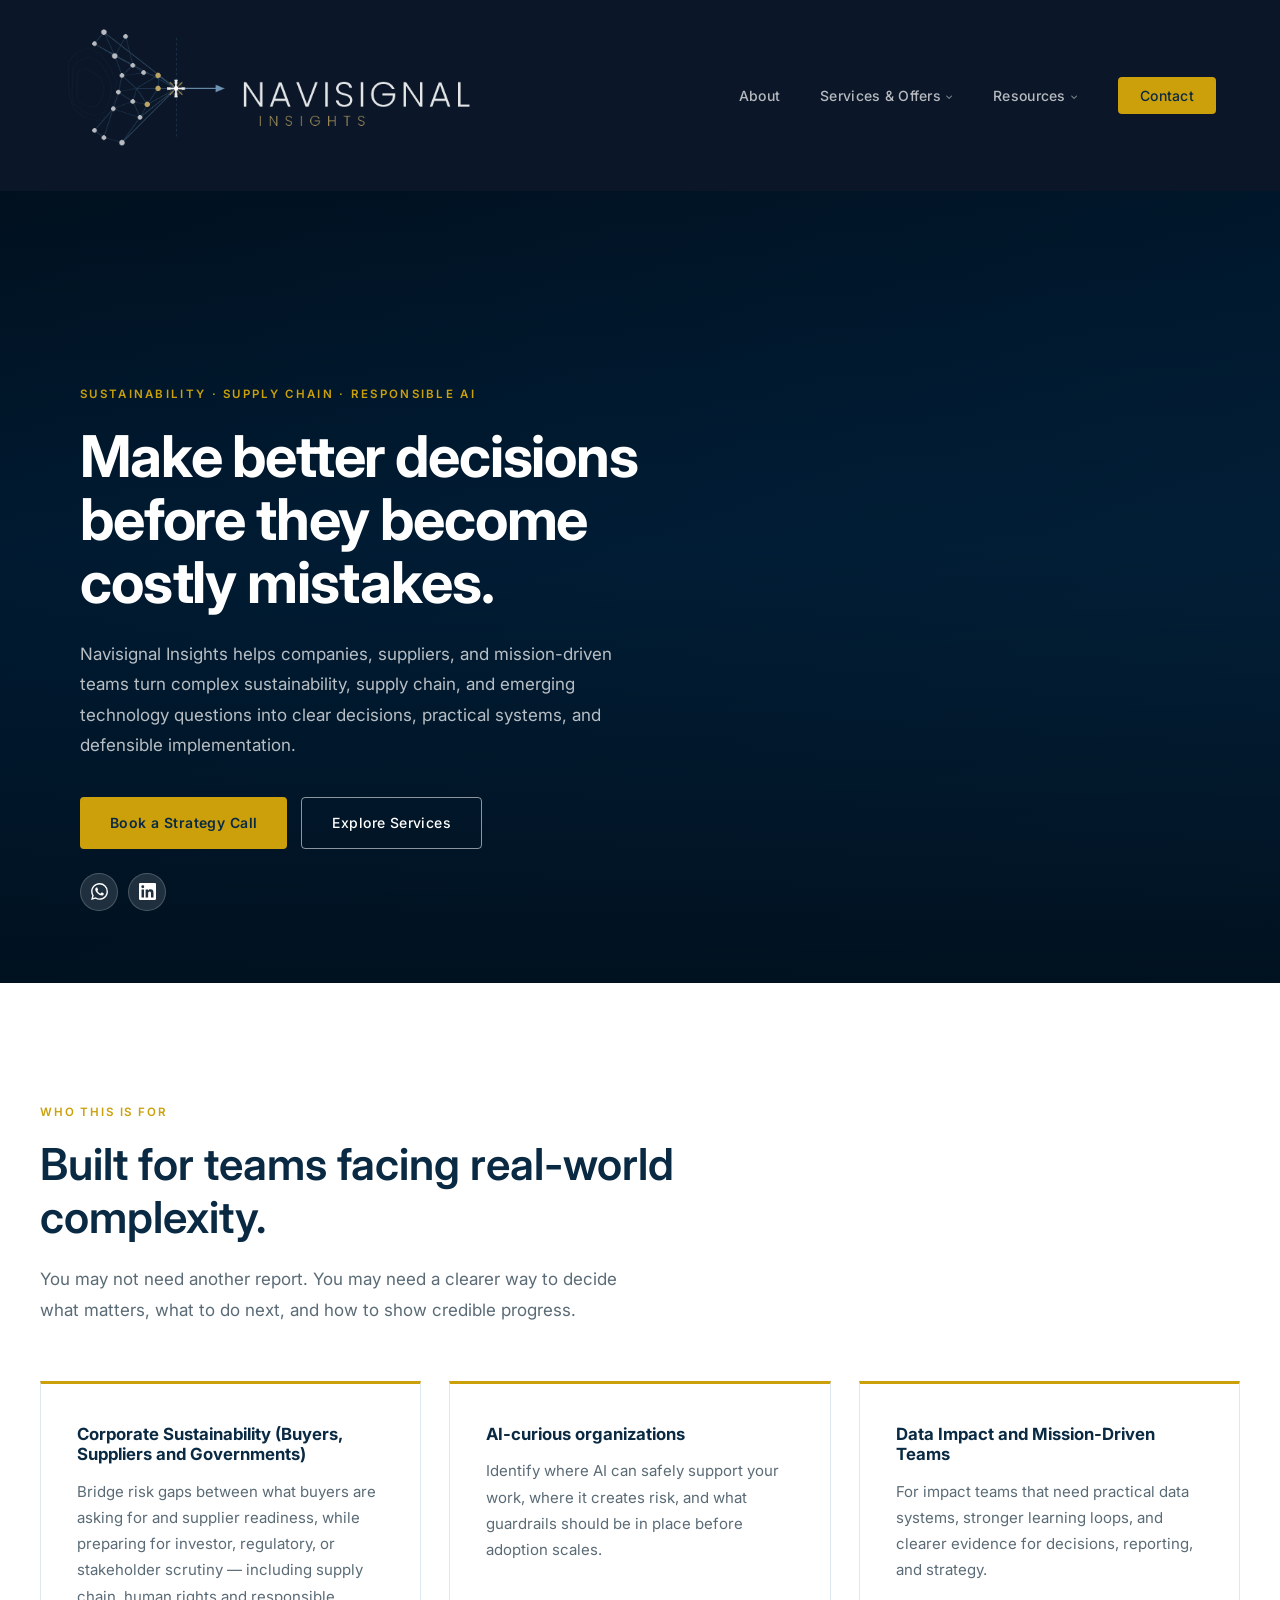
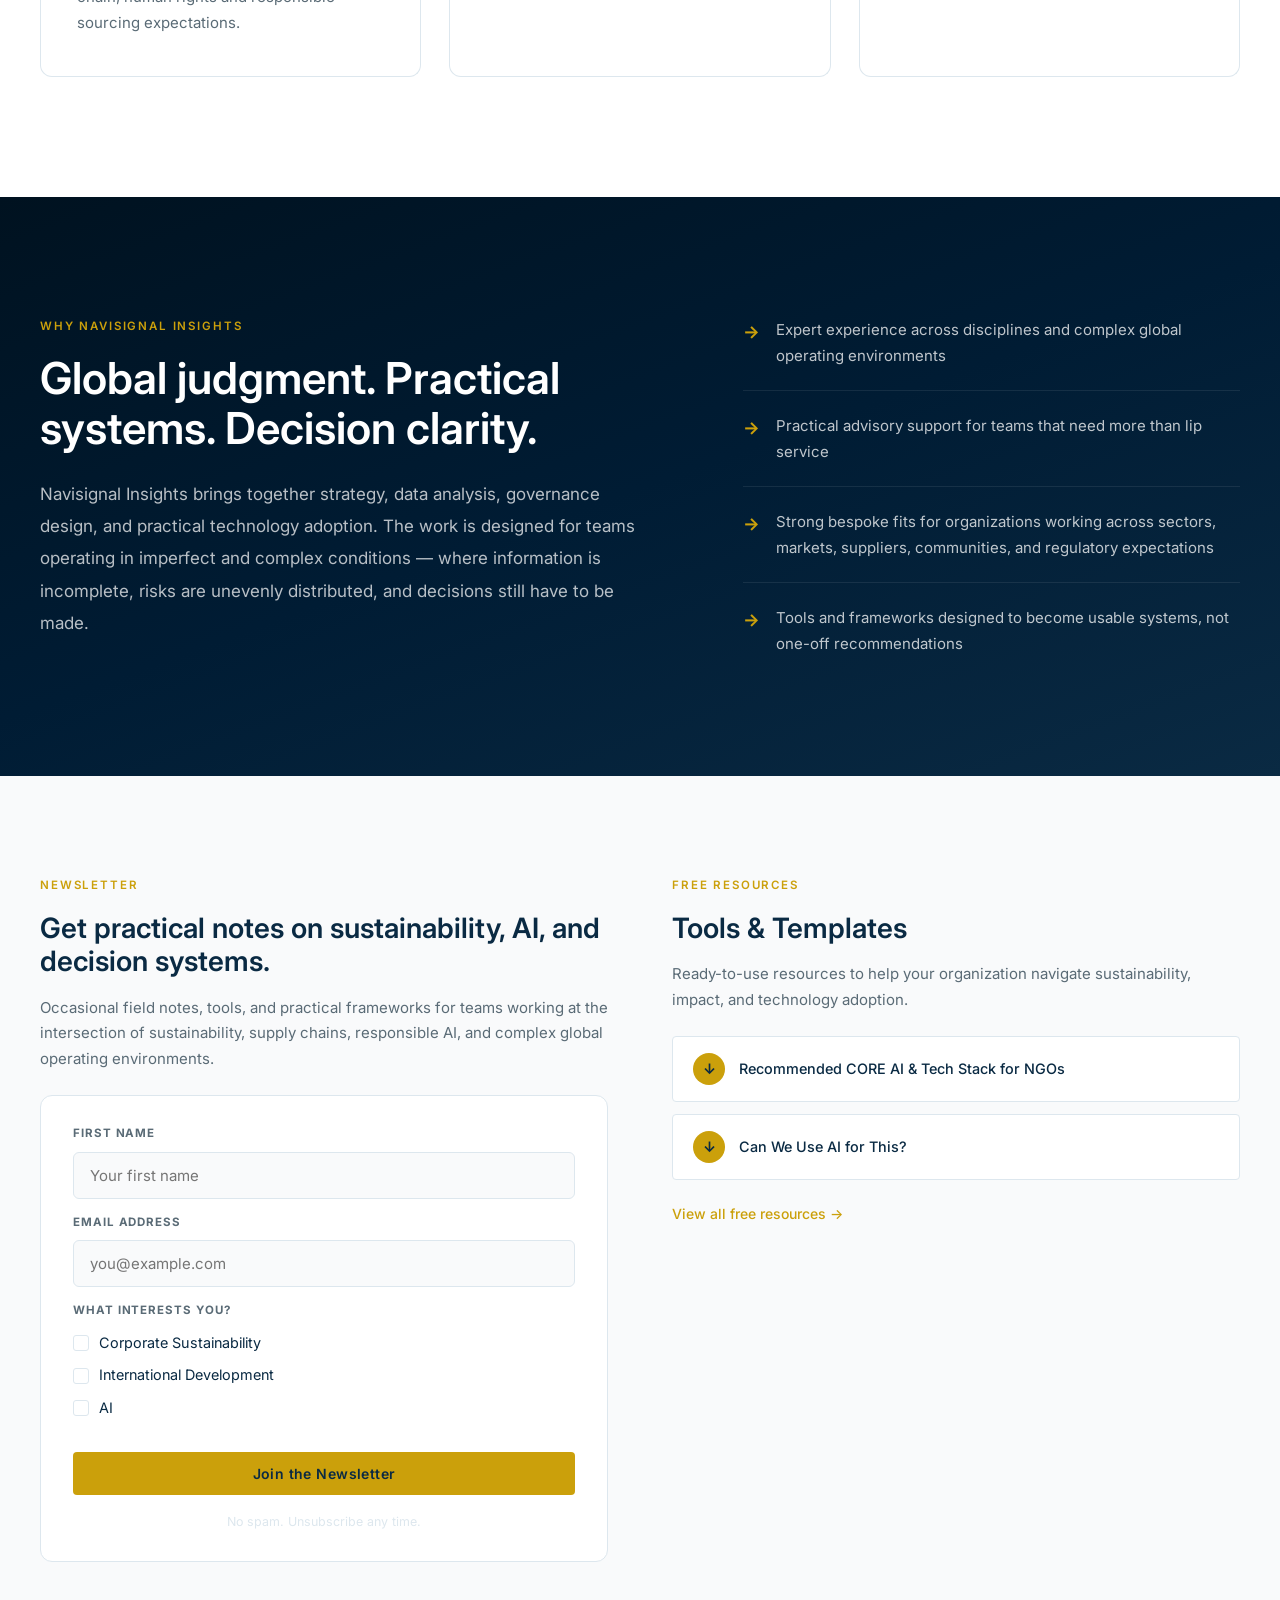
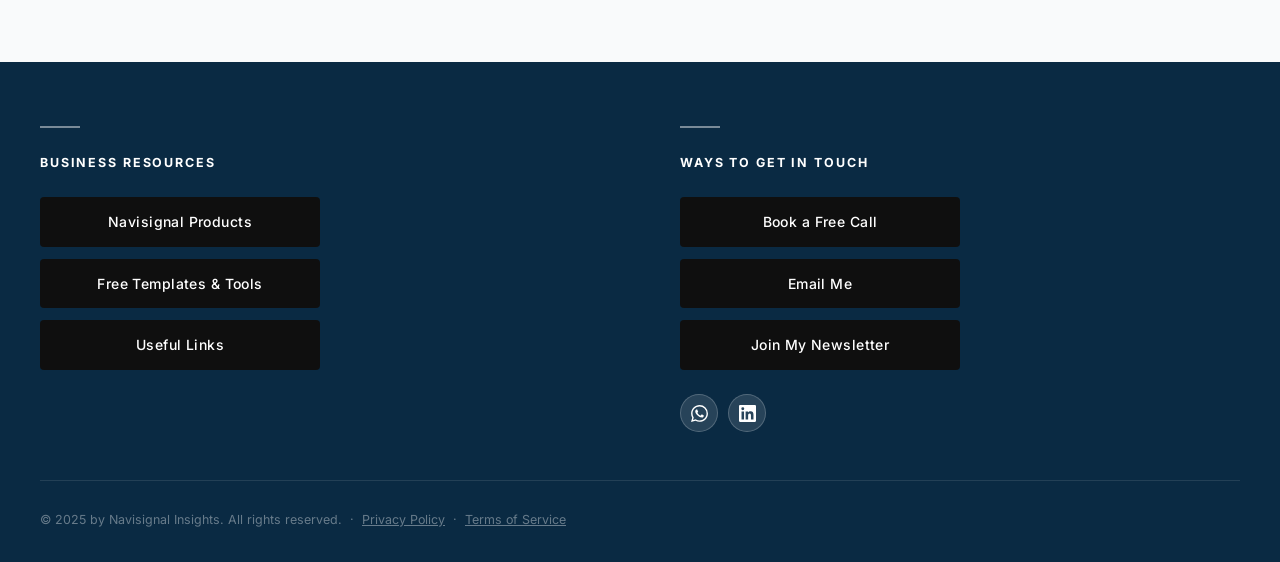
==== commit 1f47b654: "Update Why Navisignal Insights copy on homepage" ====
--- a/index.html
+++ b/index.html
@@ -122,12 +122,12 @@
       <div>
         <div class="section-label">Why Navisignal Insights</div>
         <h2>Global judgment. Practical systems. Decision clarity.</h2>
-        <p class="why-new-body">Navisignal Insights brings together international development experience, corporate sustainability thinking, data analysis, governance design, and practical technology adoption. The work is designed for teams operating in imperfect conditions — where information is incomplete, risks are unevenly distributed, and decisions still have to be made.</p>
+        <p class="why-new-body">Navisignal Insights brings together strategy, data analysis, governance design, and practical technology adoption. The work is designed for teams operating in imperfect and complex conditions — where information is incomplete, risks are unevenly distributed, and decisions still have to be made.</p>
       </div>
       <ul class="why-bullets">
-        <li><span class="why-bullet-mark">→</span><span class="why-bullet-text">Experience across sustainability, governance, human rights, monitoring and evaluation, and complex global operating environments</span></li>
-        <li><span class="why-bullet-mark">→</span><span class="why-bullet-text">Practical advisory support for teams that need clarity, not jargon</span></li>
-        <li><span class="why-bullet-mark">→</span><span class="why-bullet-text">Strong fit for organizations working across sectors, markets, suppliers, communities, and regulatory expectations</span></li>
+        <li><span class="why-bullet-mark">→</span><span class="why-bullet-text">Expert experience across disciplines and complex global operating environments</span></li>
+        <li><span class="why-bullet-mark">→</span><span class="why-bullet-text">Practical advisory support for teams that need more than lip service</span></li>
+        <li><span class="why-bullet-mark">→</span><span class="why-bullet-text">Strong bespoke fits for organizations working across sectors, markets, suppliers, communities, and regulatory expectations</span></li>
         <li><span class="why-bullet-mark">→</span><span class="why-bullet-text">Tools and frameworks designed to become usable systems, not one-off recommendations</span></li>
       </ul>
     </div>
--- a/css/styles.css
+++ b/css/styles.css
@@ -429,11 +429,11 @@
 .dropdown-toggle { display: flex; align-items: center; gap: 4px; cursor: pointer; }
 .dropdown-toggle::after { content: '⌄'; font-size: 0.65rem; opacity: 0.7; }
 .dropdown-menu {
-  position: absolute; top: calc(100% + 8px); left: 50%;
+  position: absolute; top: 100%; left: 50%;
   transform: translateX(-50%);
   background: white; border: 1px solid var(--border);
   border-radius: 8px; box-shadow: var(--shadow-lg);
-  min-width: 180px; padding: 8px 0;
+  min-width: 180px; padding: 16px 0 8px;
   opacity: 0; pointer-events: none;
   transition: opacity 0.2s ease; z-index: 200;
   list-style: none;
@@ -811,6 +811,8 @@
 .buyer-reset { display: none; align-items: center; gap: 6px; font-size: 0.8125rem; font-weight: 600; color: var(--navy); cursor: pointer; background: var(--bg-white); border: 1.5px solid var(--border); border-radius: 20px; padding: 6px 14px; transition: border-color var(--transition), color var(--transition); }
 .buyer-reset.visible { display: inline-flex; }
 .buyer-reset:hover { border-color: var(--navy); }
+.buyer-scroll-hint { display: none; margin: 1rem 0 0; font-size: 0.9rem; color: var(--text-muted); font-weight: 500; letter-spacing: 0.01em; }
+.buyer-scroll-hint.visible { display: block; }
 .buyer-stay-cta { display: none; max-width: 560px; margin: 1.5rem auto 0; background: var(--bg-white); border: 1.5px solid var(--border); border-radius: var(--radius-lg); padding: 28px 32px; text-align: left; }
 .buyer-stay-cta.visible { display: block; }
 .buyer-stay-cta p { margin: 0 0 14px; font-weight: 600; color: var(--navy); }
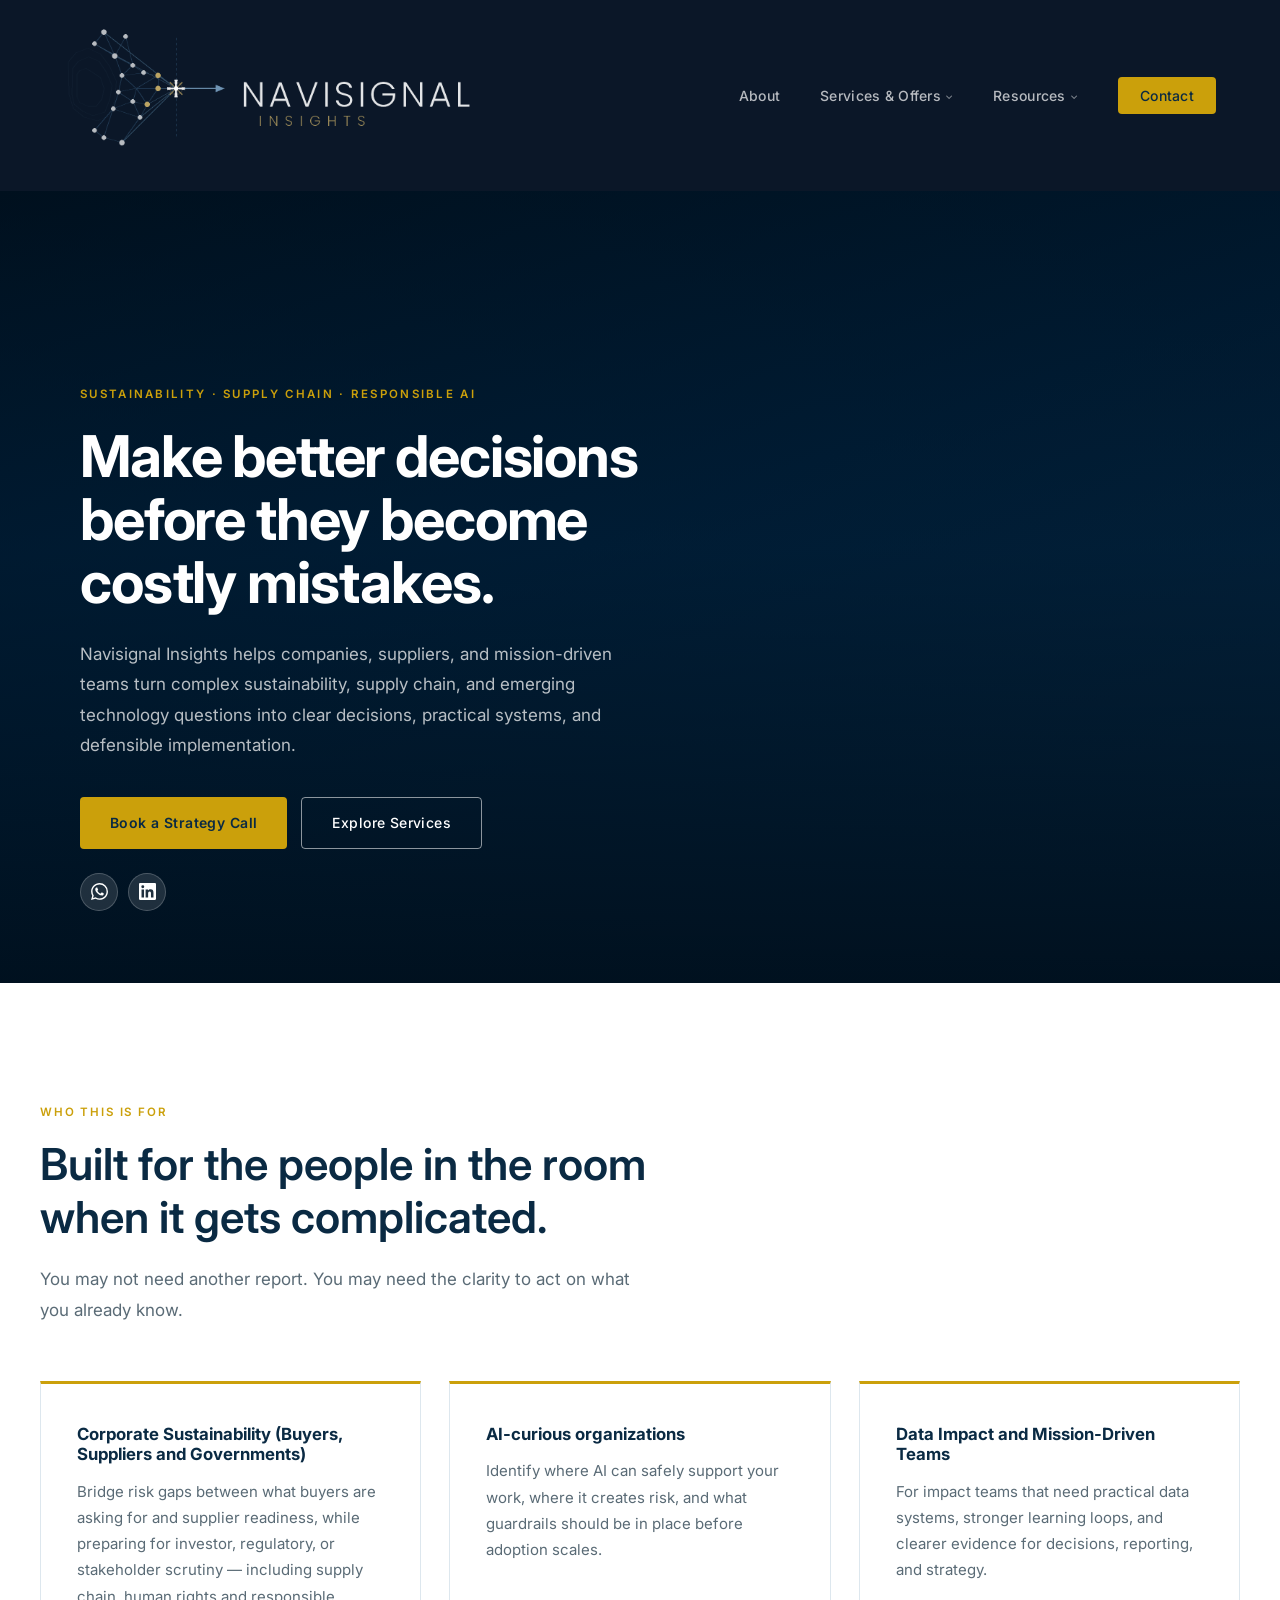
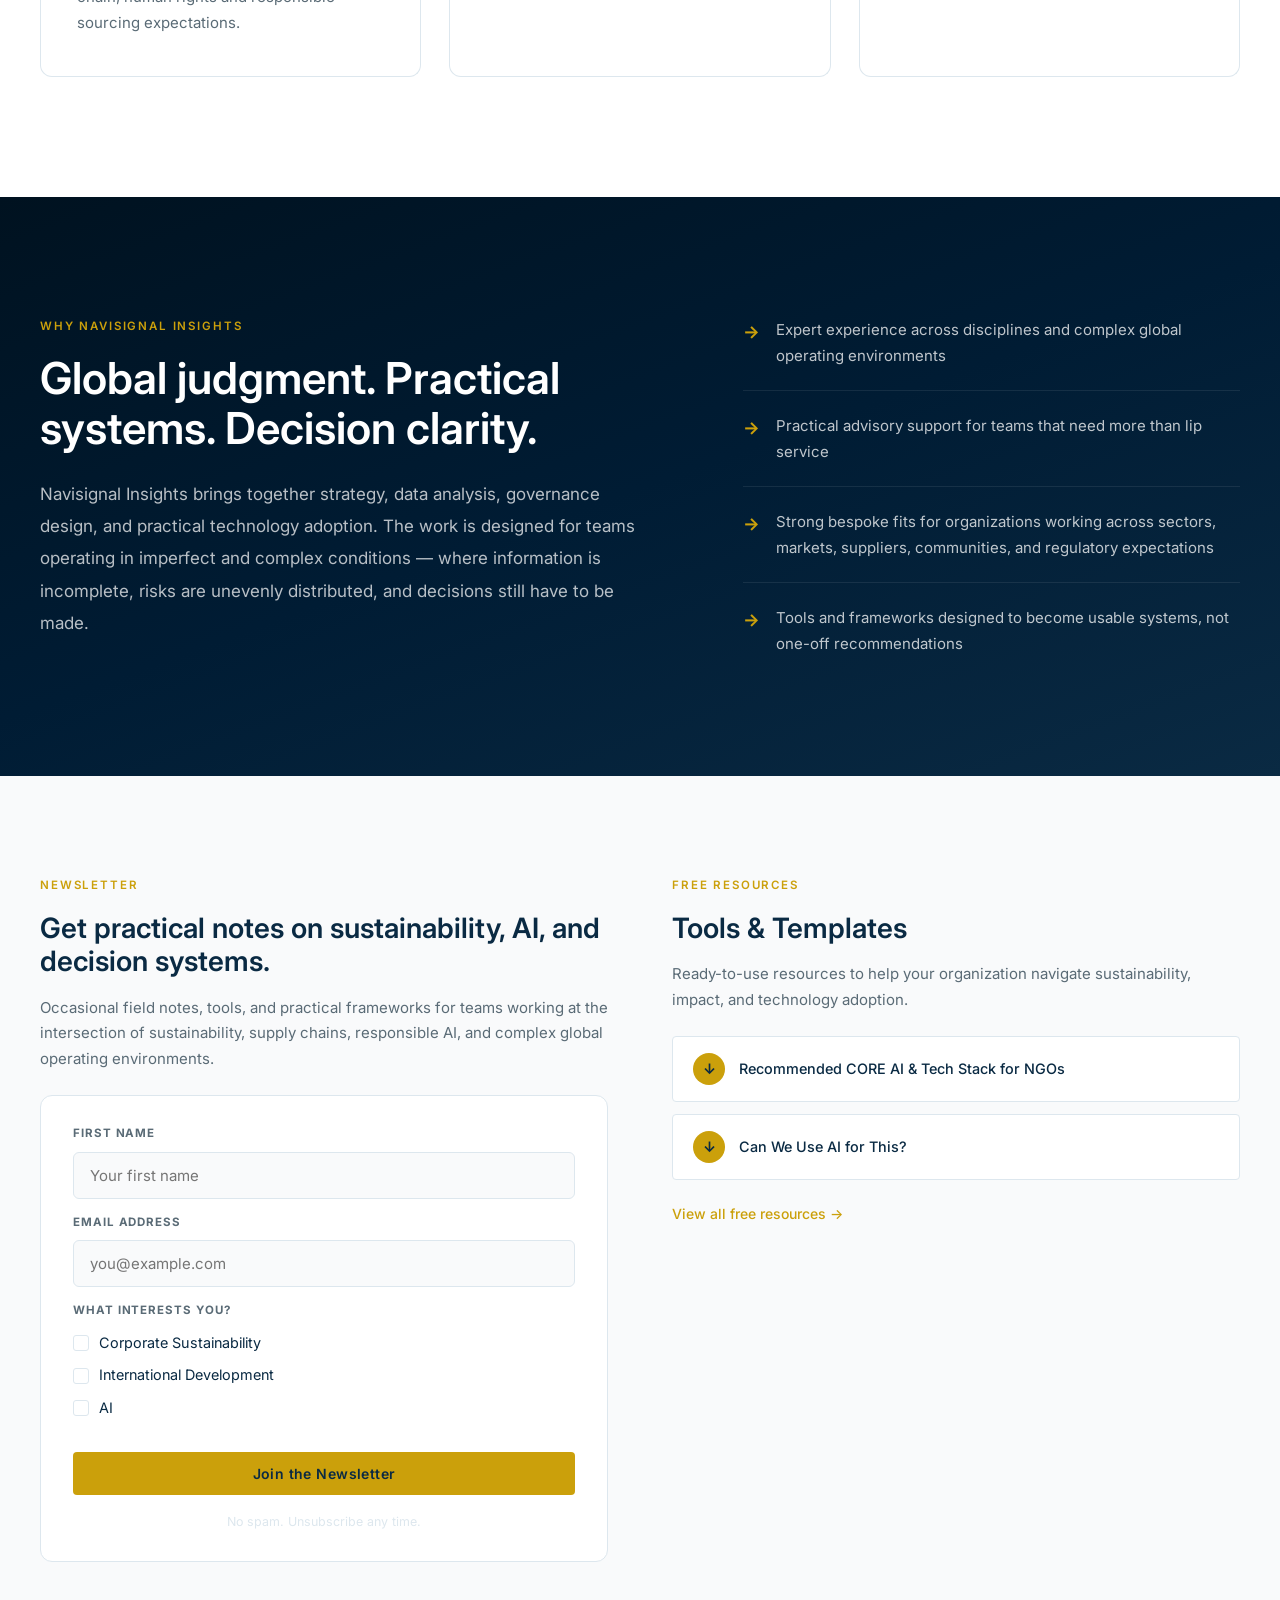
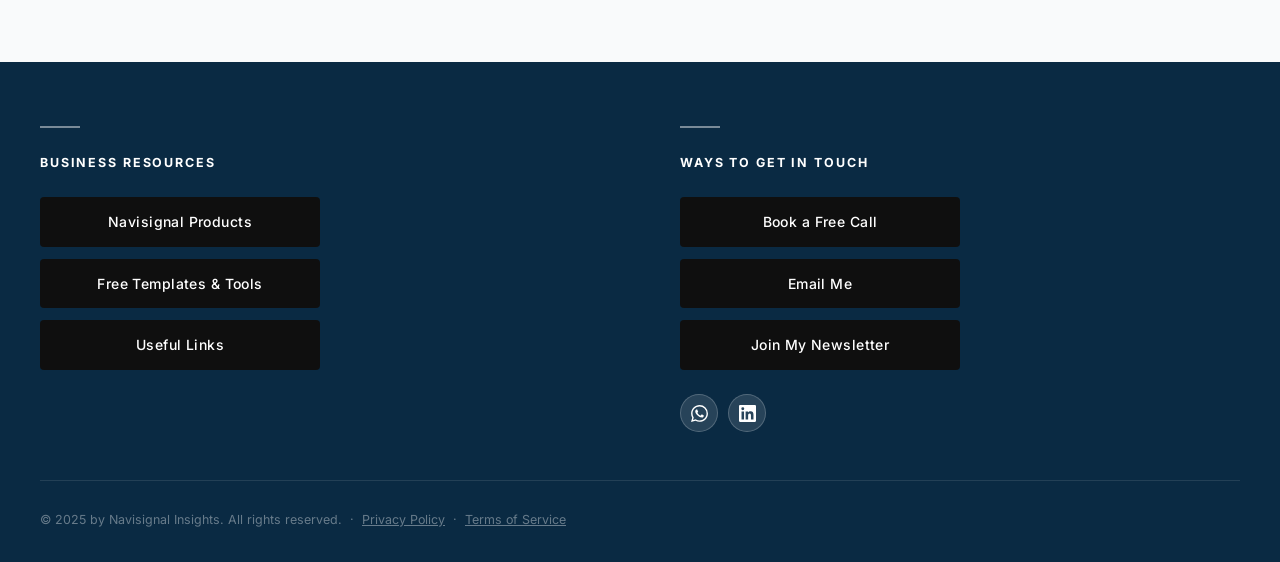
==== commit 54b6240c: "Update audience section text for clarity" ====
--- a/index.html
+++ b/index.html
@@ -96,8 +96,8 @@
   <section class="audience-section">
     <div class="audience-inner">
       <div class="section-label">Who this is for</div>
-      <h2 class="section-title">Built for teams facing real-world complexity.</h2>
-      <p class="audience-intro">You may not need another report. You may need a clearer way to decide what matters, what to do next, and how to show credible progress.</p>
+      <h2 class="section-title">Built for the people in the room when it gets complicated.</h2>
+      <p class="audience-intro">You may not need another report. You may need the clarity to act on what you already know.</p>
       <div class="audience-grid">
         <article class="audience-card">
           <h3>Corporate Sustainability (Buyers, Suppliers and Governments)</h3>
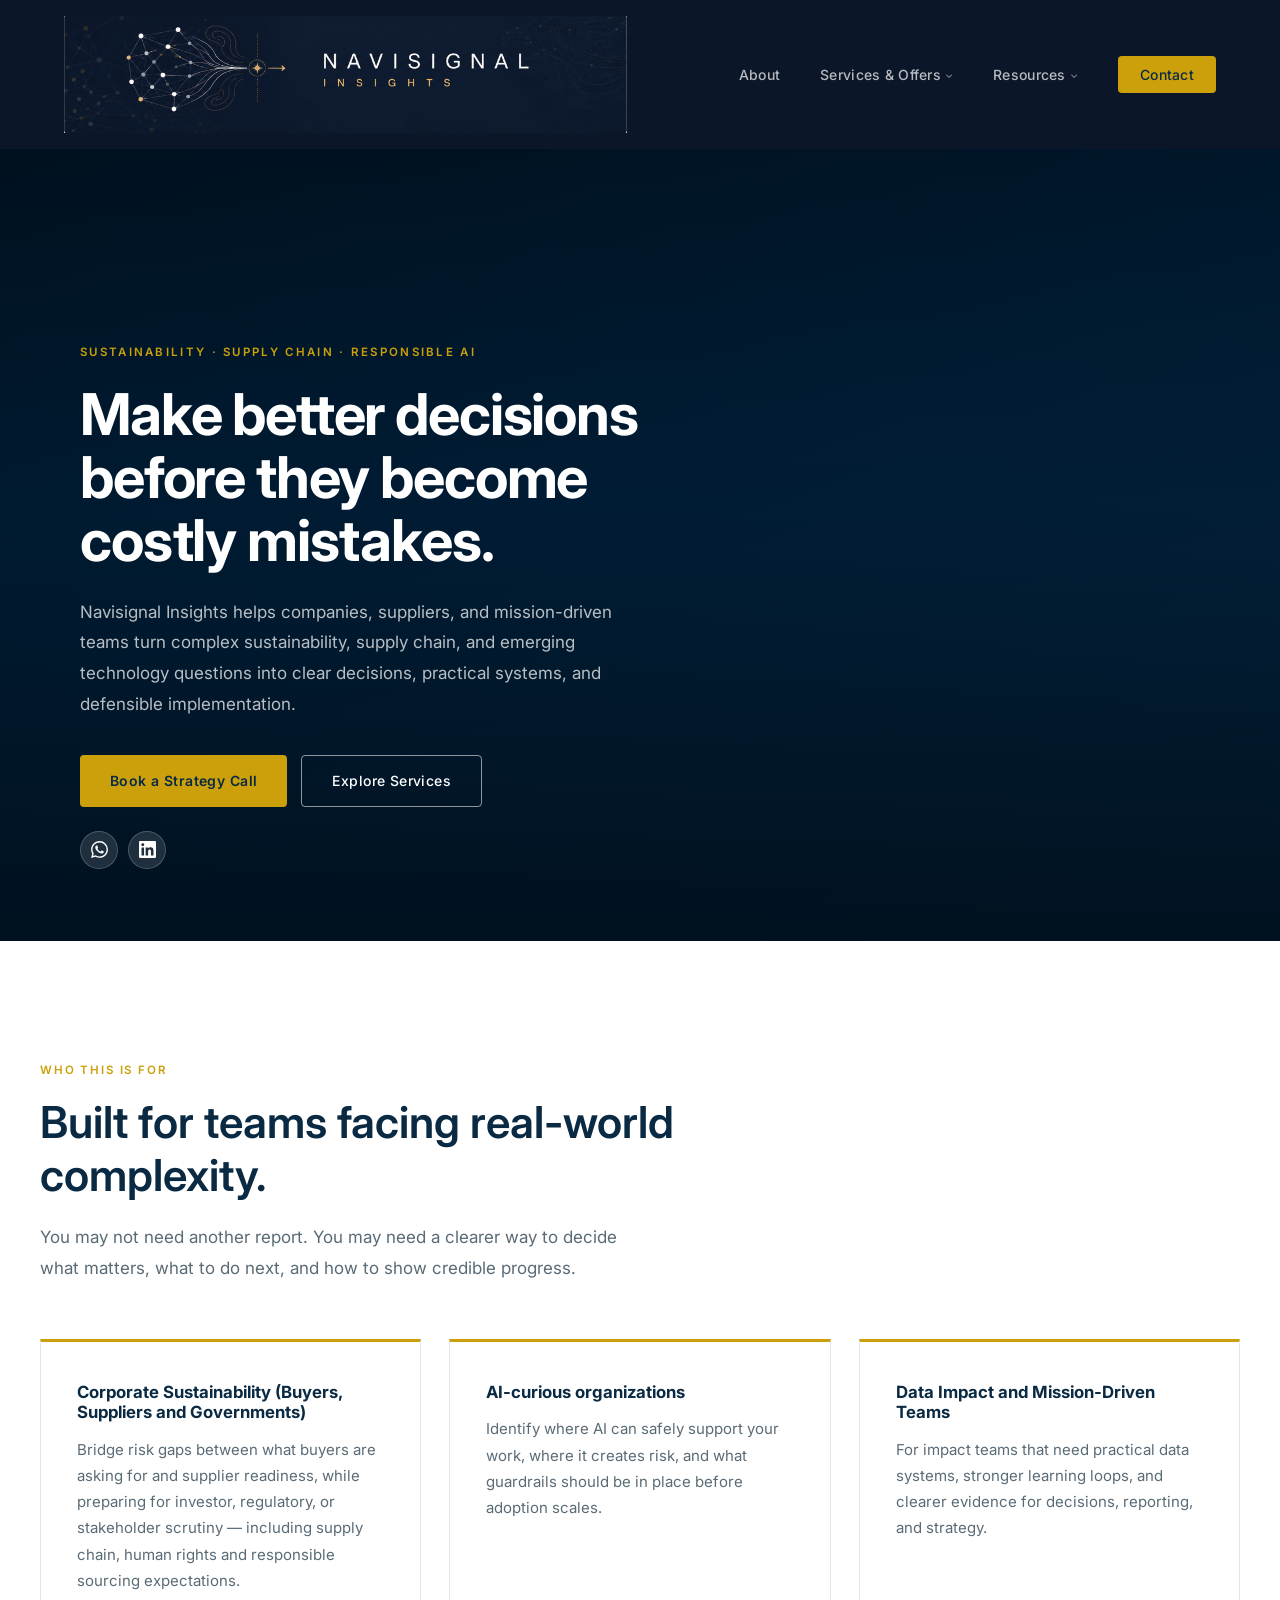
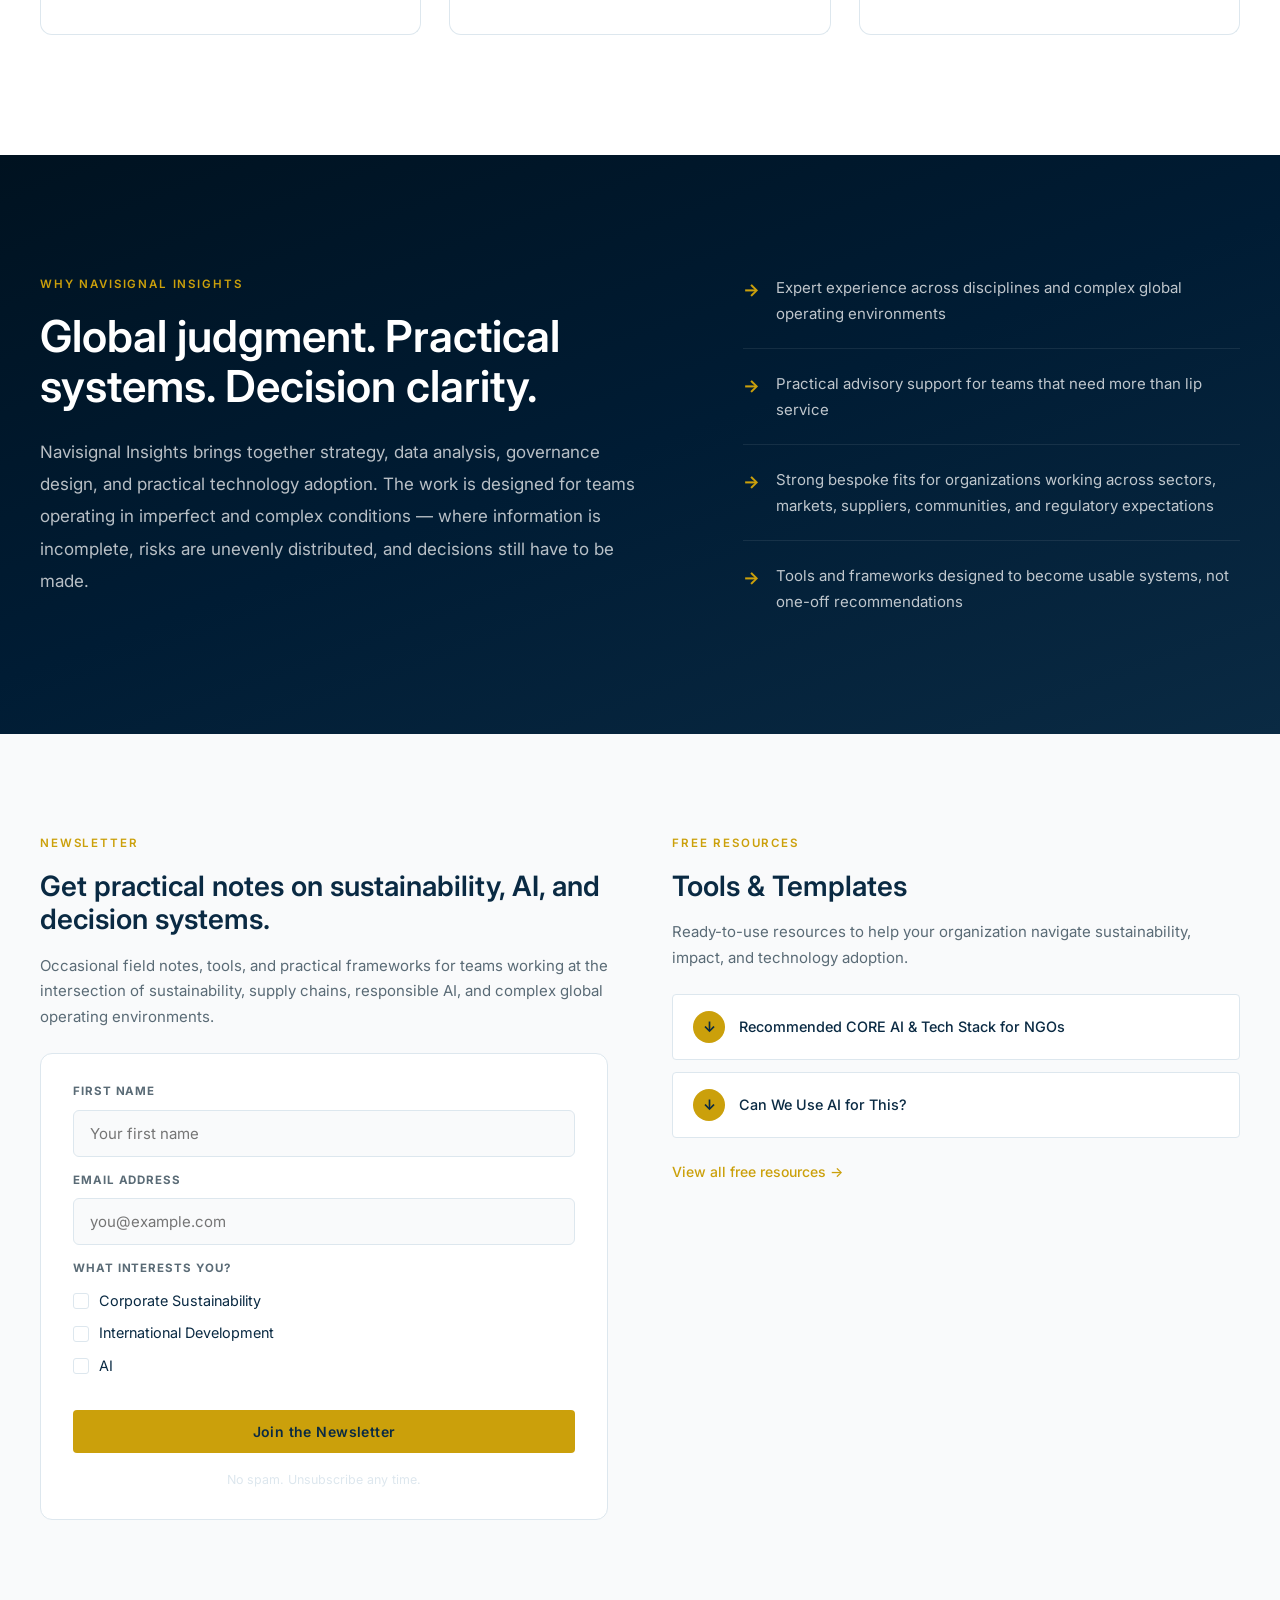
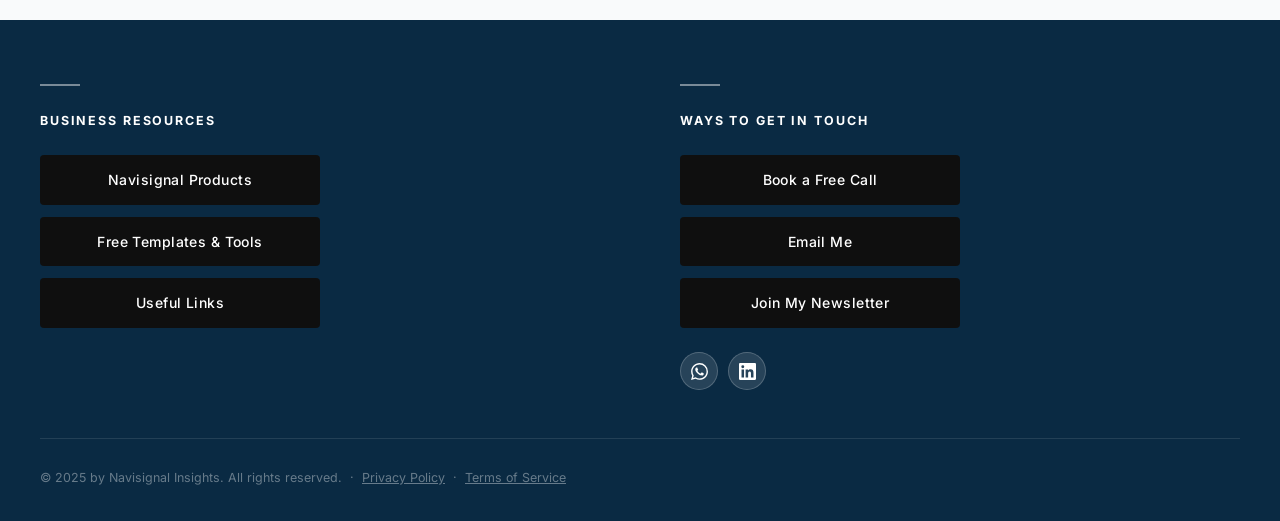
==== commit c26be474: "Fix logo: standardize to navisignal-banner.png on homepage, switch mix-blend-mode to lighten to remo" ====
--- a/index.html
+++ b/index.html
@@ -18,7 +18,7 @@
   <nav class="navbar" id="navbar">
     <div class="nav-inner">
       <a href="index.html" class="nav-logo">
-      <img src="assets/navisignal_logo%20clear%20background.PNG" class="nav-logo-banner-img" alt="Navisignal Insights"> 
+      <img src="assets/navisignal-banner.png" class="nav-logo-banner-img" alt="Navisignal Insights">
       </a>
       <ul class="nav-links">
         <li><a href="about.html">About</a></li>
@@ -96,8 +96,8 @@
   <section class="audience-section">
     <div class="audience-inner">
       <div class="section-label">Who this is for</div>
-      <h2 class="section-title">Built for the people in the room when it gets complicated.</h2>
-      <p class="audience-intro">You may not need another report. You may need the clarity to act on what you already know.</p>
+      <h2 class="section-title">Built for teams facing real-world complexity.</h2>
+      <p class="audience-intro">You may not need another report. You may need a clearer way to decide what matters, what to do next, and how to show credible progress.</p>
       <div class="audience-grid">
         <article class="audience-card">
           <h3>Corporate Sustainability (Buyers, Suppliers and Governments)</h3>
--- a/css/styles.css
+++ b/css/styles.css
@@ -124,7 +124,7 @@
   text-decoration: none;
 }
 .nav-logo-mark { width: 30px; height: 30px; flex-shrink: 0; }
-.nav-logo-banner-img { width: 44vw; height: auto; display: block; max-width: 640px; mix-blend-mode: screen; }
+.nav-logo-banner-img { width: 44vw; height: auto; display: block; max-width: 640px; mix-blend-mode: lighten; }
 .nav-logo-wordmark { display: flex; flex-direction: column; line-height: 1.1; }
 .nav-logo-wordmark strong { font-size: 0.95rem; font-weight: 700; letter-spacing: 0.1em; color: white; }
 .nav-logo-wordmark span { font-size: 0.6rem; font-weight: 500; letter-spacing: 0.18em; color: var(--gold); }
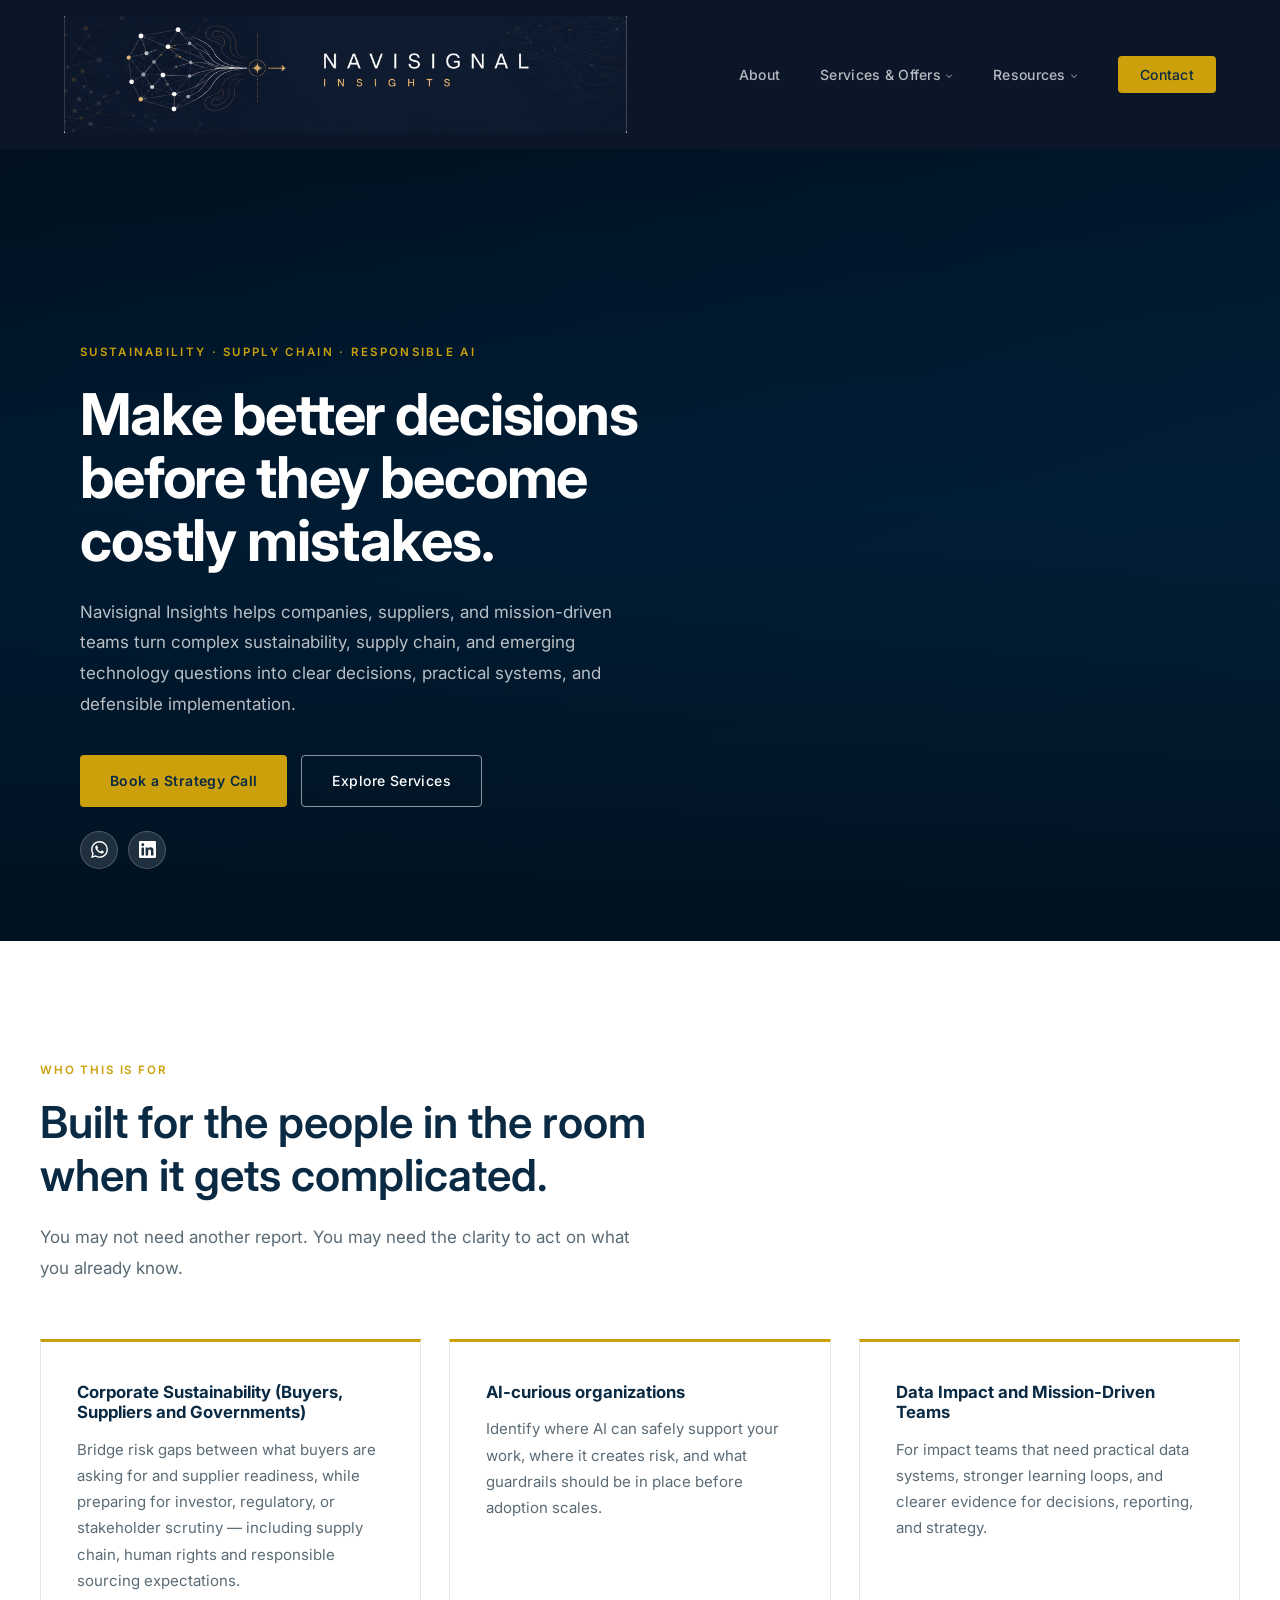
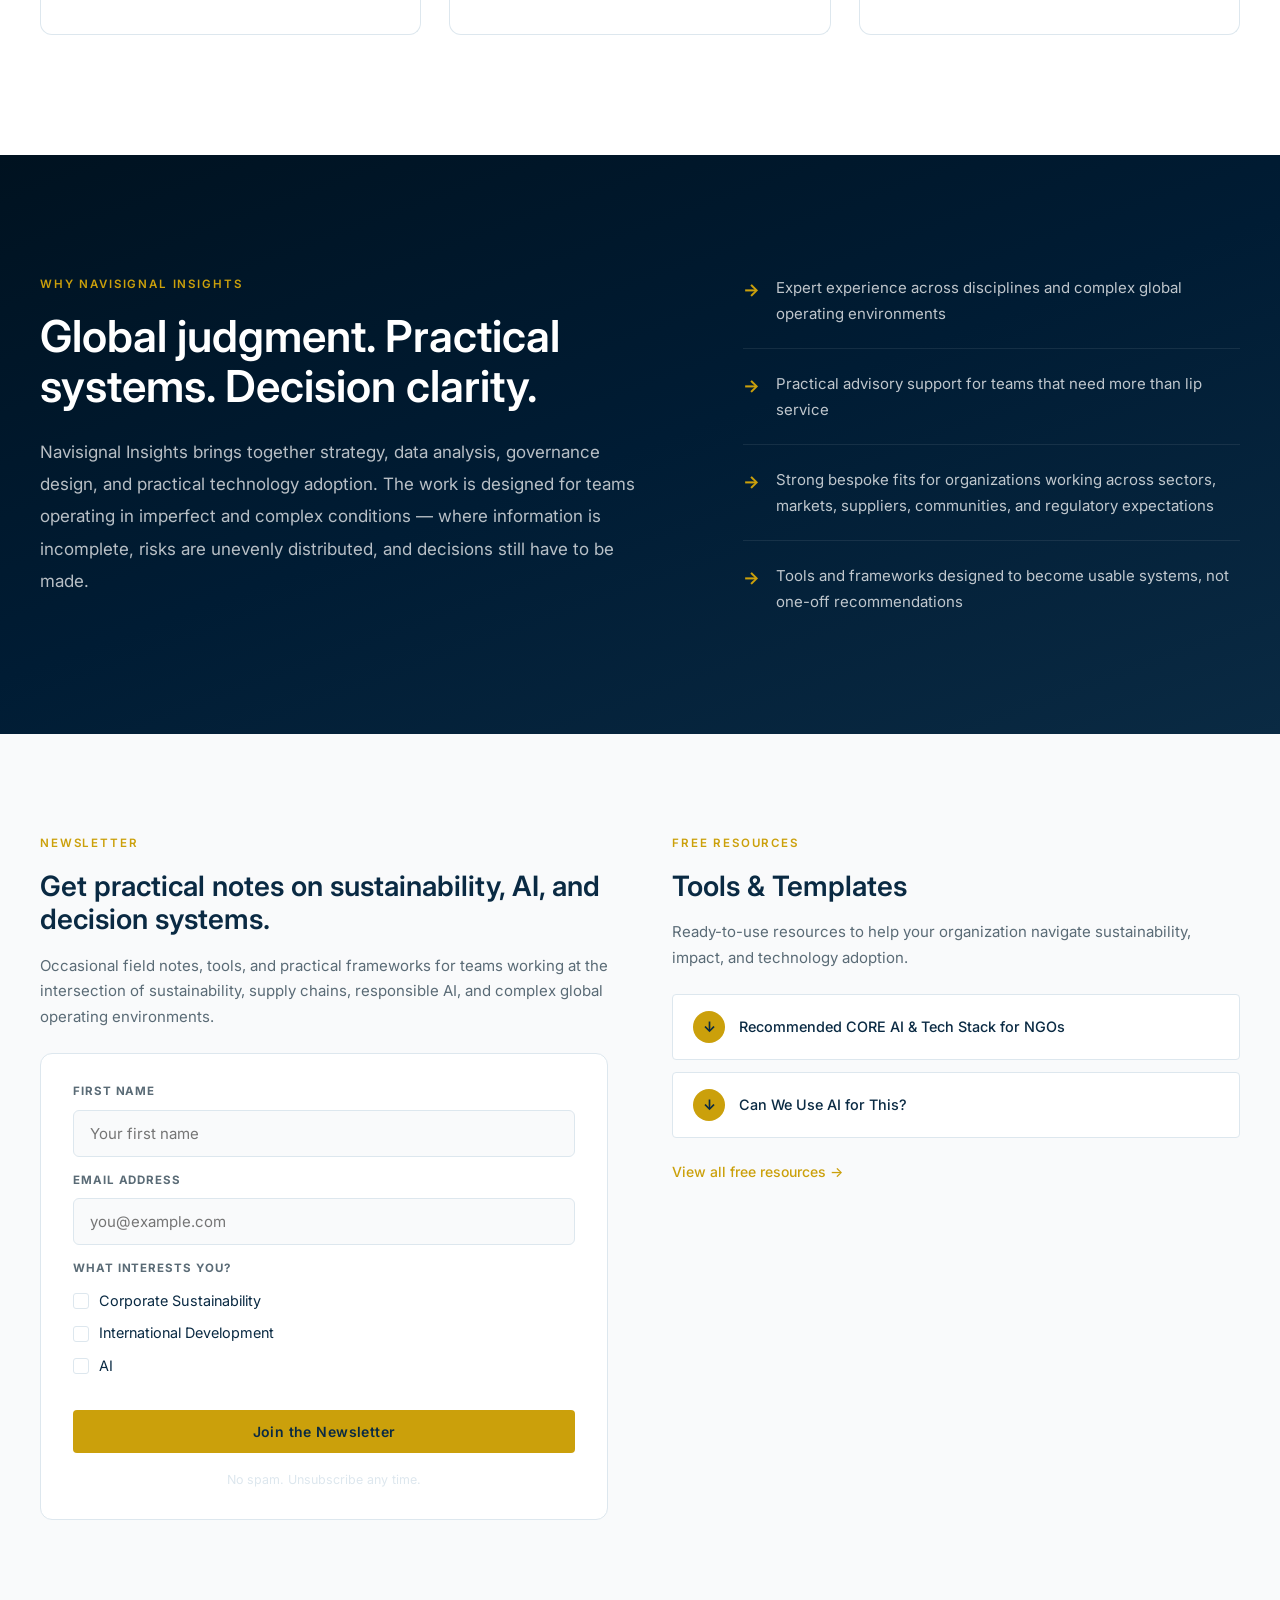
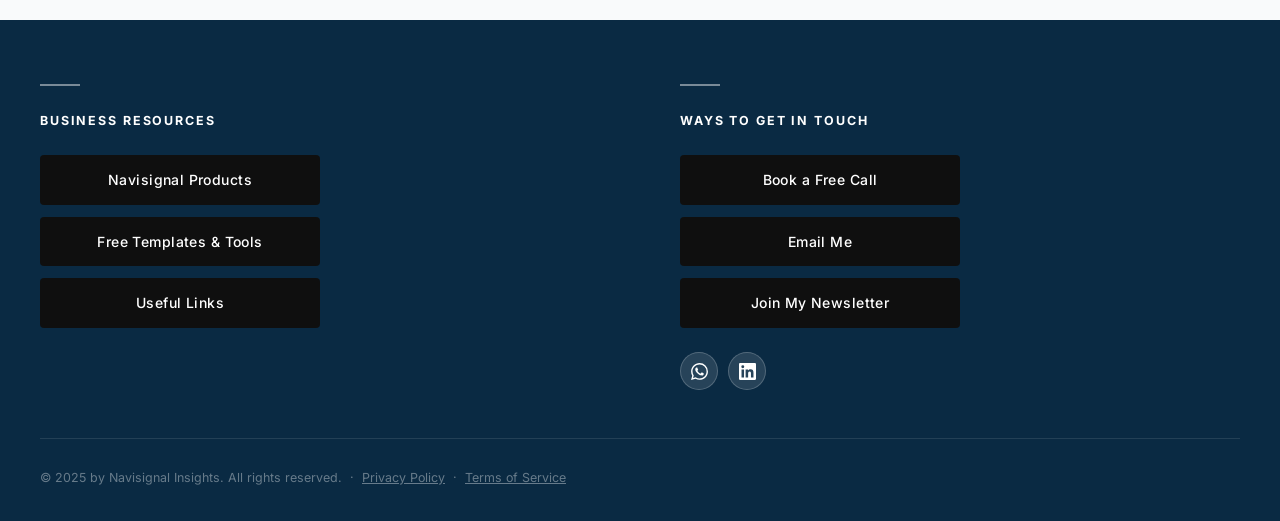
==== commit 7b11c5b1: "Merge pull request #38 from JGlobetrotter/claude/vigilant-noether-Jl9Bw Fix logo: standardize to nav" ====
--- a/index.html
+++ b/index.html
@@ -96,8 +96,8 @@
   <section class="audience-section">
     <div class="audience-inner">
       <div class="section-label">Who this is for</div>
-      <h2 class="section-title">Built for teams facing real-world complexity.</h2>
-      <p class="audience-intro">You may not need another report. You may need a clearer way to decide what matters, what to do next, and how to show credible progress.</p>
+      <h2 class="section-title">Built for the people in the room when it gets complicated.</h2>
+      <p class="audience-intro">You may not need another report. You may need the clarity to act on what you already know.</p>
       <div class="audience-grid">
         <article class="audience-card">
           <h3>Corporate Sustainability (Buyers, Suppliers and Governments)</h3>
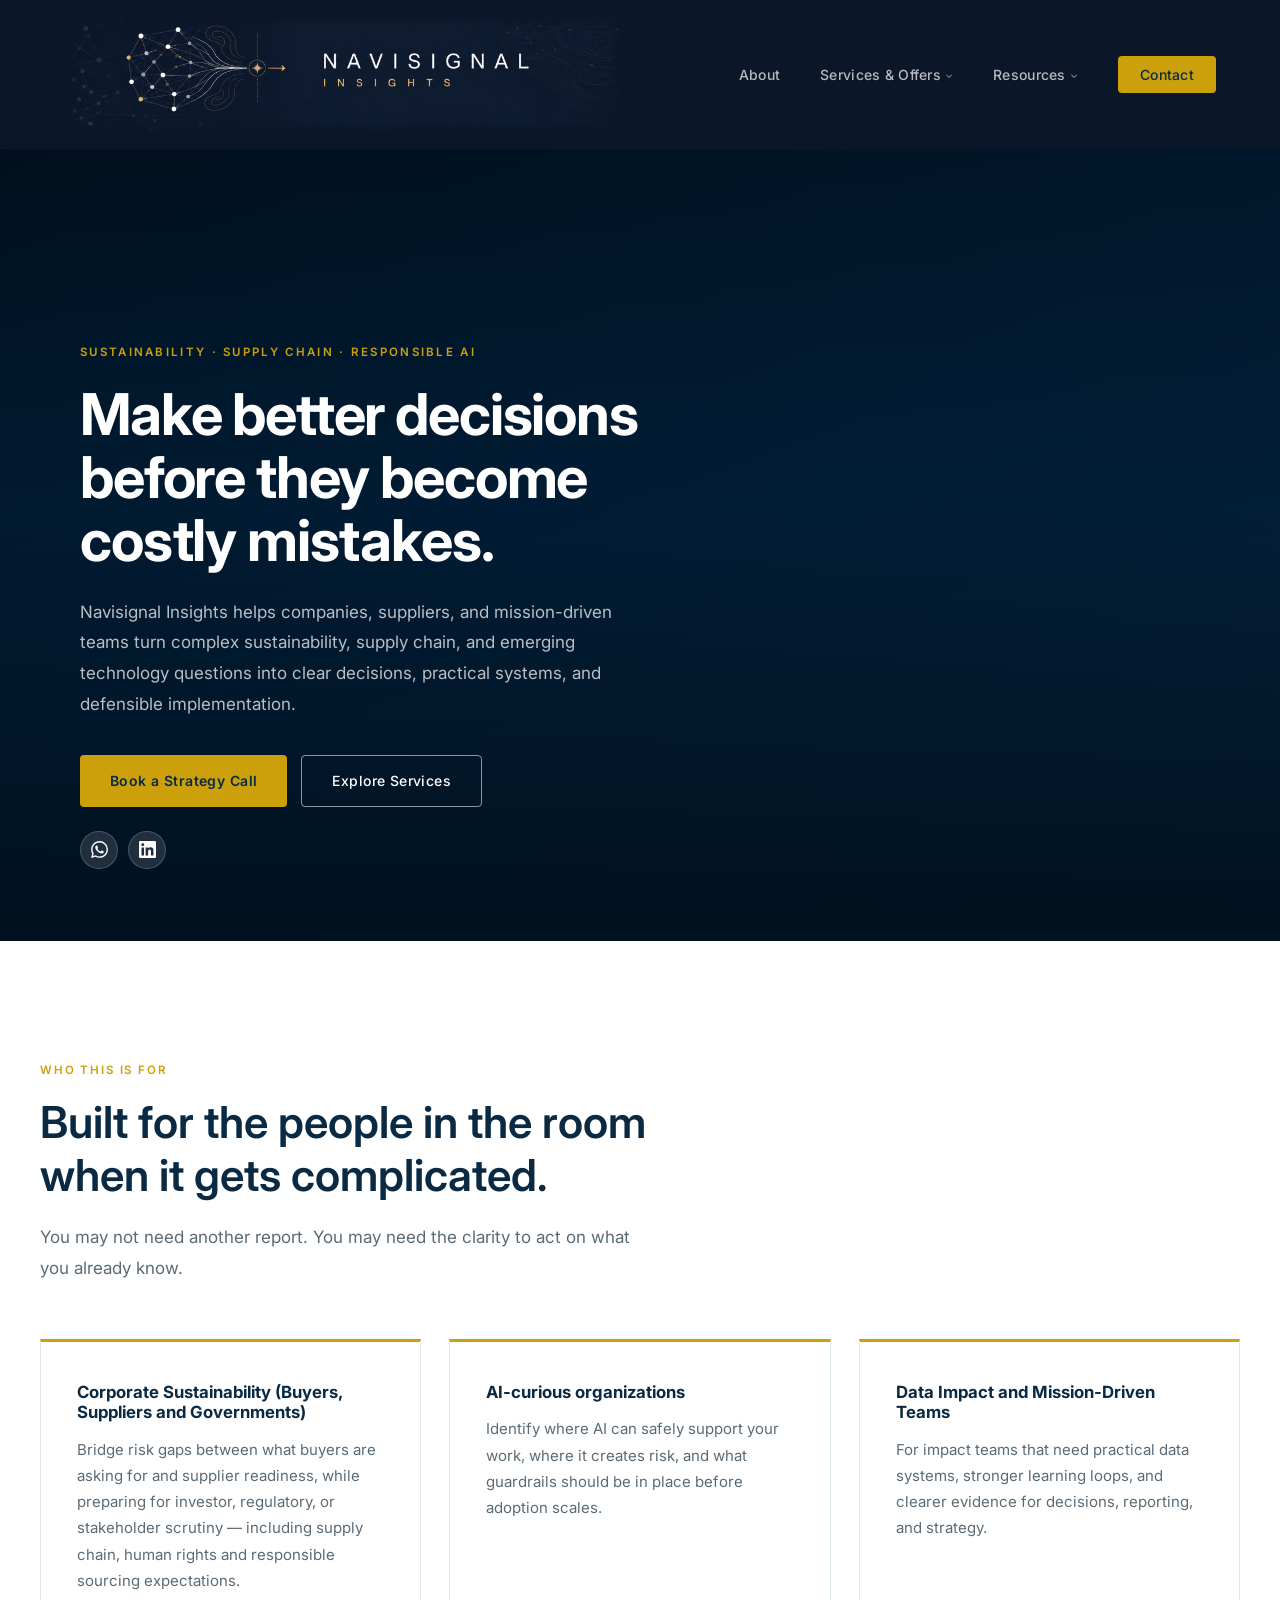
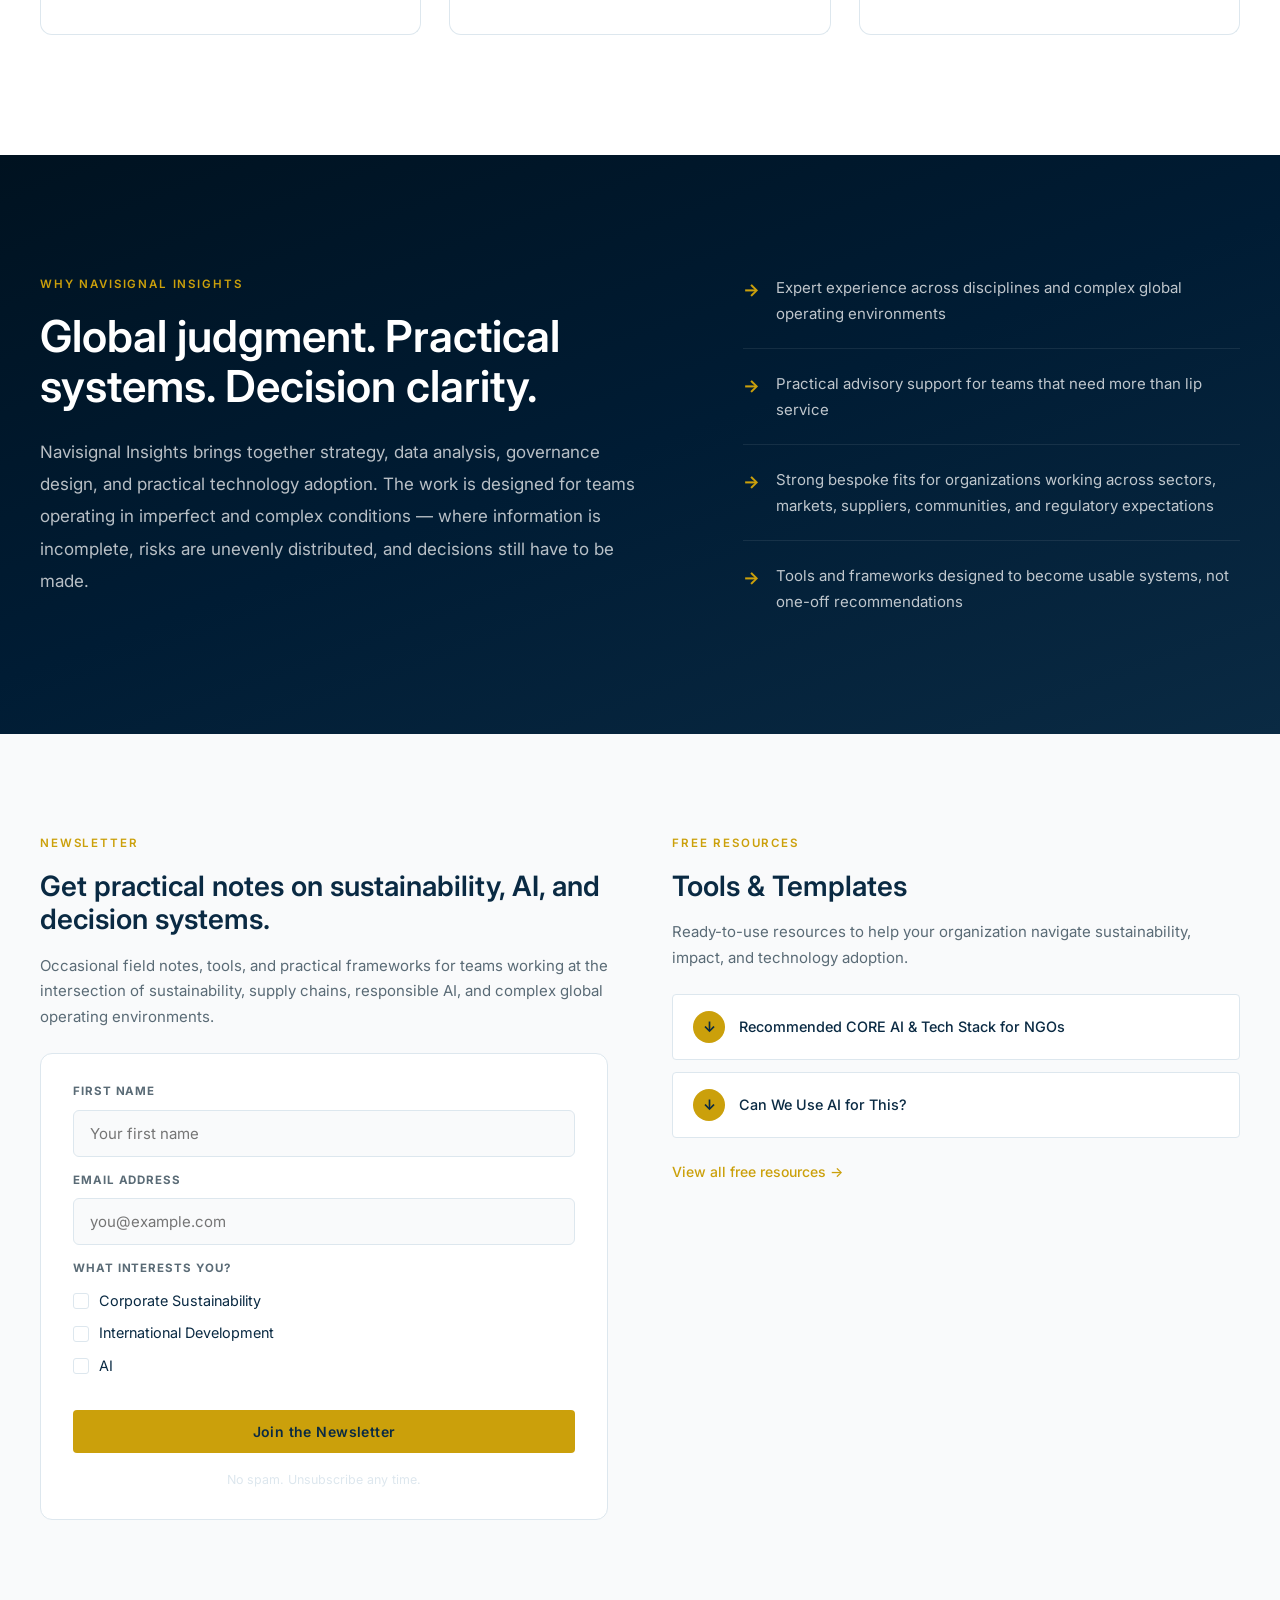
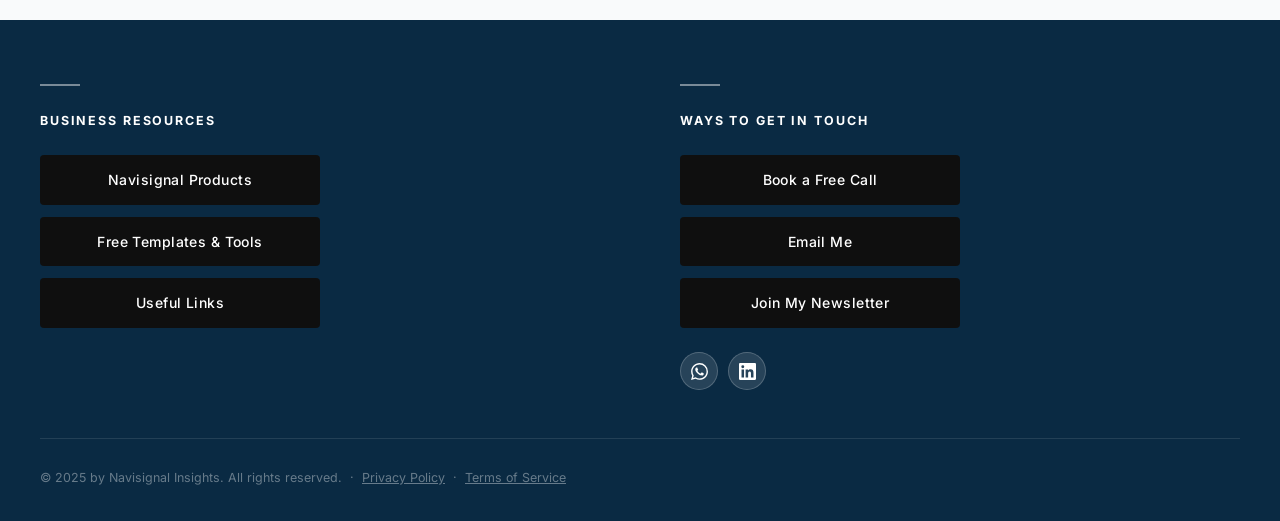
==== commit 830ab458: "Add SEO tags, Open Graph, Twitter cards, JSON-LD, README, and domain setup docs" ====
--- a/index.html
+++ b/index.html
@@ -6,6 +6,29 @@
   <meta name="viewport" content="width=device-width, initial-scale=1.0">
   <title>Navisignal Insights | Sustainability, Supply Chain &amp; AI Advisory</title>
   <meta name="description" content="Navisignal Insights helps companies, suppliers, and mission-driven organizations make better sustainability, supply chain, and AI decisions before they become costly mistakes.">
+  <link rel="canonical" href="https://navisignalinsights.com/">
+  <meta property="og:type" content="website">
+  <meta property="og:site_name" content="Navisignal Insights">
+  <meta property="og:title" content="Navisignal Insights | Sustainability, Supply Chain &amp; AI Advisory">
+  <meta property="og:description" content="Navisignal Insights helps companies, suppliers, and mission-driven organizations make better sustainability, supply chain, and AI decisions before they become costly mistakes.">
+  <meta property="og:url" content="https://navisignalinsights.com/">
+  <meta property="og:image" content="https://navisignalinsights.com/assets/navisignal-banner.png">
+  <meta name="twitter:card" content="summary_large_image">
+  <meta name="twitter:title" content="Navisignal Insights | Sustainability, Supply Chain &amp; AI Advisory">
+  <meta name="twitter:description" content="Navisignal Insights helps companies, suppliers, and mission-driven organizations make better sustainability, supply chain, and AI decisions before they become costly mistakes.">
+  <meta name="twitter:image" content="https://navisignalinsights.com/assets/navisignal-banner.png">
+  <script type="application/ld+json">
+  {
+    "@context": "https://schema.org",
+    "@type": "ProfessionalService",
+    "name": "Navisignal Insights",
+    "url": "https://navisignalinsights.com",
+    "description": "Sustainability, supply chain, and AI advisory for companies and mission-driven organizations.",
+    "founder": { "@type": "Person", "name": "Joelle Petrus" },
+    "areaServed": "Worldwide",
+    "serviceType": ["Sustainability Advisory", "ESG", "AI Adoption", "Impact Measurement"]
+  }
+  </script>
   <link rel="preconnect" href="https://fonts.googleapis.com">
   <link rel="preconnect" href="https://fonts.gstatic.com" crossorigin>
   <link href="https://fonts.googleapis.com/css2?family=Inter:wght@300;400;500;600;700;800;900&family=Merriweather:ital,wght@0,300;0,400;0,700;1,300;1,400&display=swap" rel="stylesheet">
--- a/css/styles.css
+++ b/css/styles.css
@@ -124,7 +124,16 @@
   text-decoration: none;
 }
 .nav-logo-mark { width: 30px; height: 30px; flex-shrink: 0; }
-.nav-logo-banner-img { width: 44vw; height: auto; display: block; max-width: 640px; mix-blend-mode: lighten; }
+.nav-logo-banner-img {
+  width: 44vw; height: auto; display: block; max-width: 640px;
+  mix-blend-mode: lighten;
+  -webkit-mask-image: linear-gradient(to right, transparent, black 18px, black calc(100% - 18px), transparent),
+                      linear-gradient(to bottom, transparent, black 10px, black calc(100% - 10px), transparent);
+  -webkit-mask-composite: source-in;
+  mask-image: linear-gradient(to right, transparent, black 18px, black calc(100% - 18px), transparent),
+              linear-gradient(to bottom, transparent, black 10px, black calc(100% - 10px), transparent);
+  mask-composite: intersect;
+}
 .nav-logo-wordmark { display: flex; flex-direction: column; line-height: 1.1; }
 .nav-logo-wordmark strong { font-size: 0.95rem; font-weight: 700; letter-spacing: 0.1em; color: white; }
 .nav-logo-wordmark span { font-size: 0.6rem; font-weight: 500; letter-spacing: 0.18em; color: var(--gold); }
